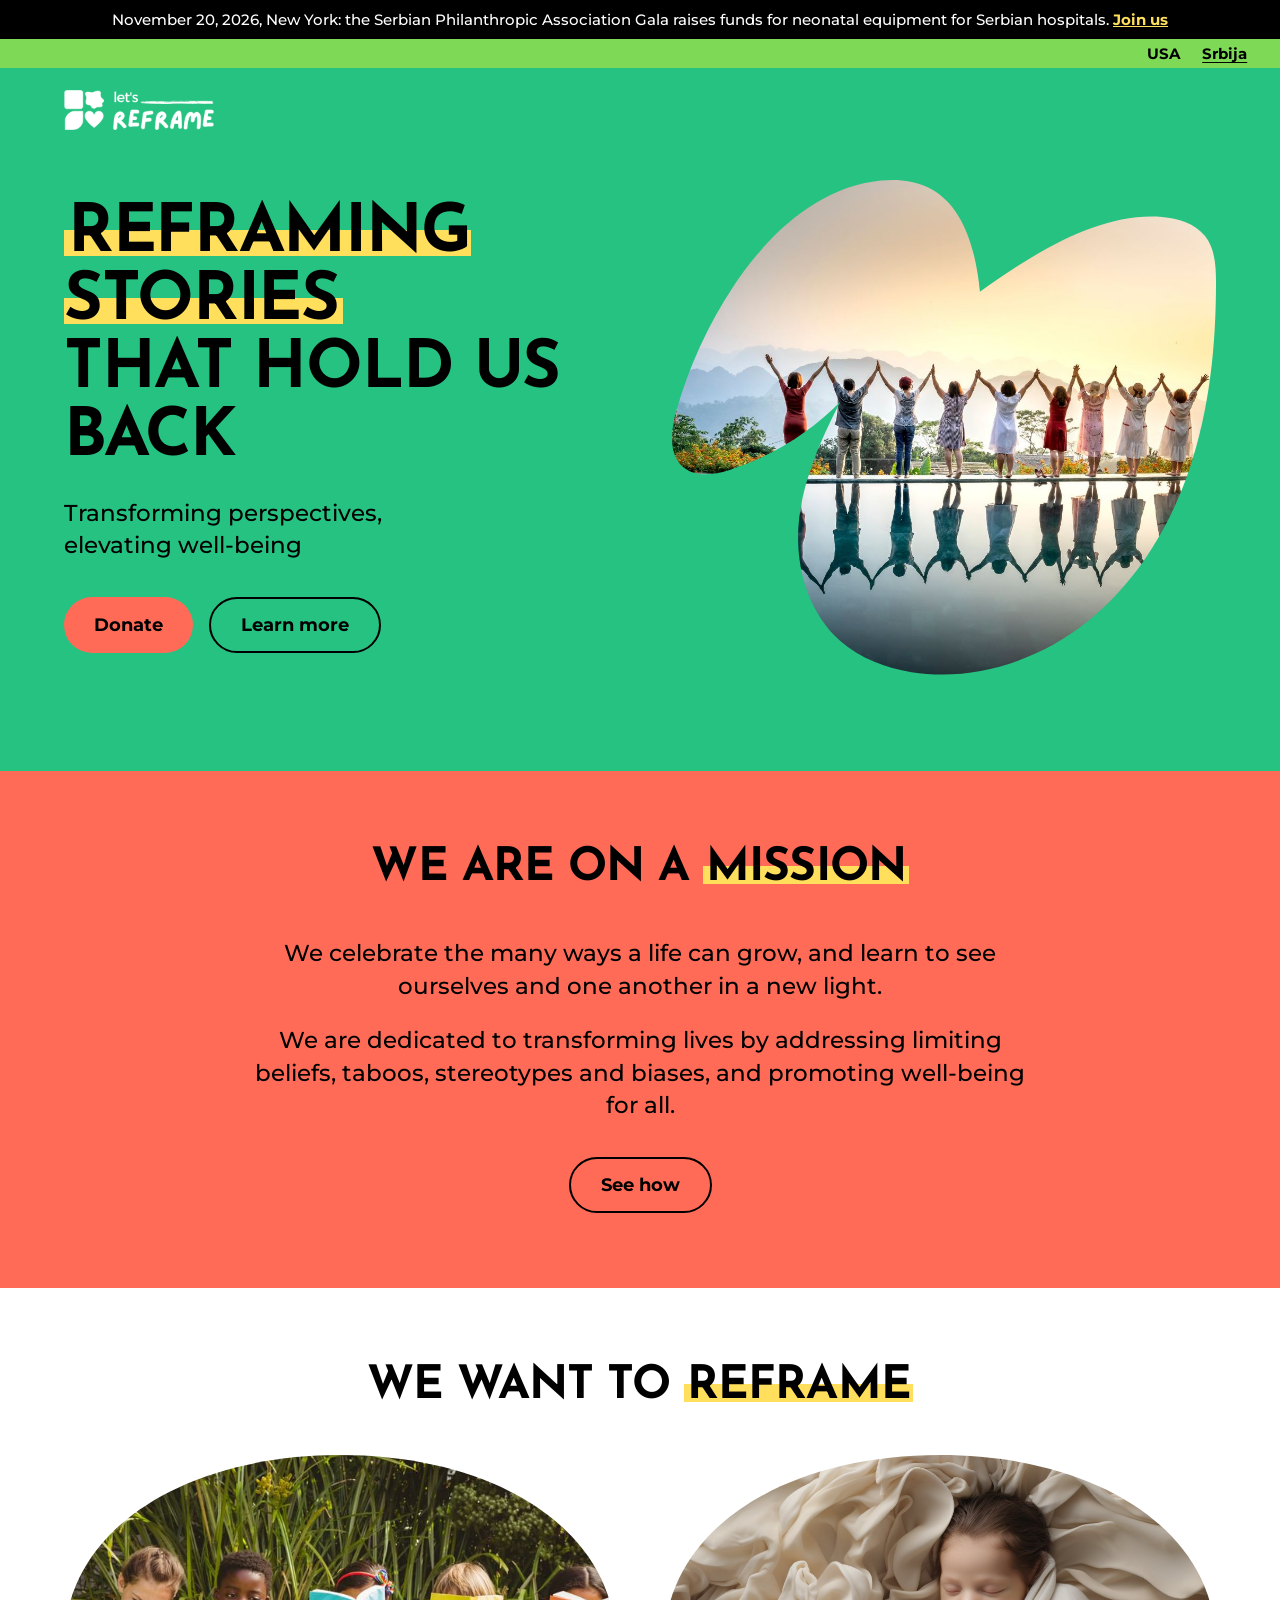
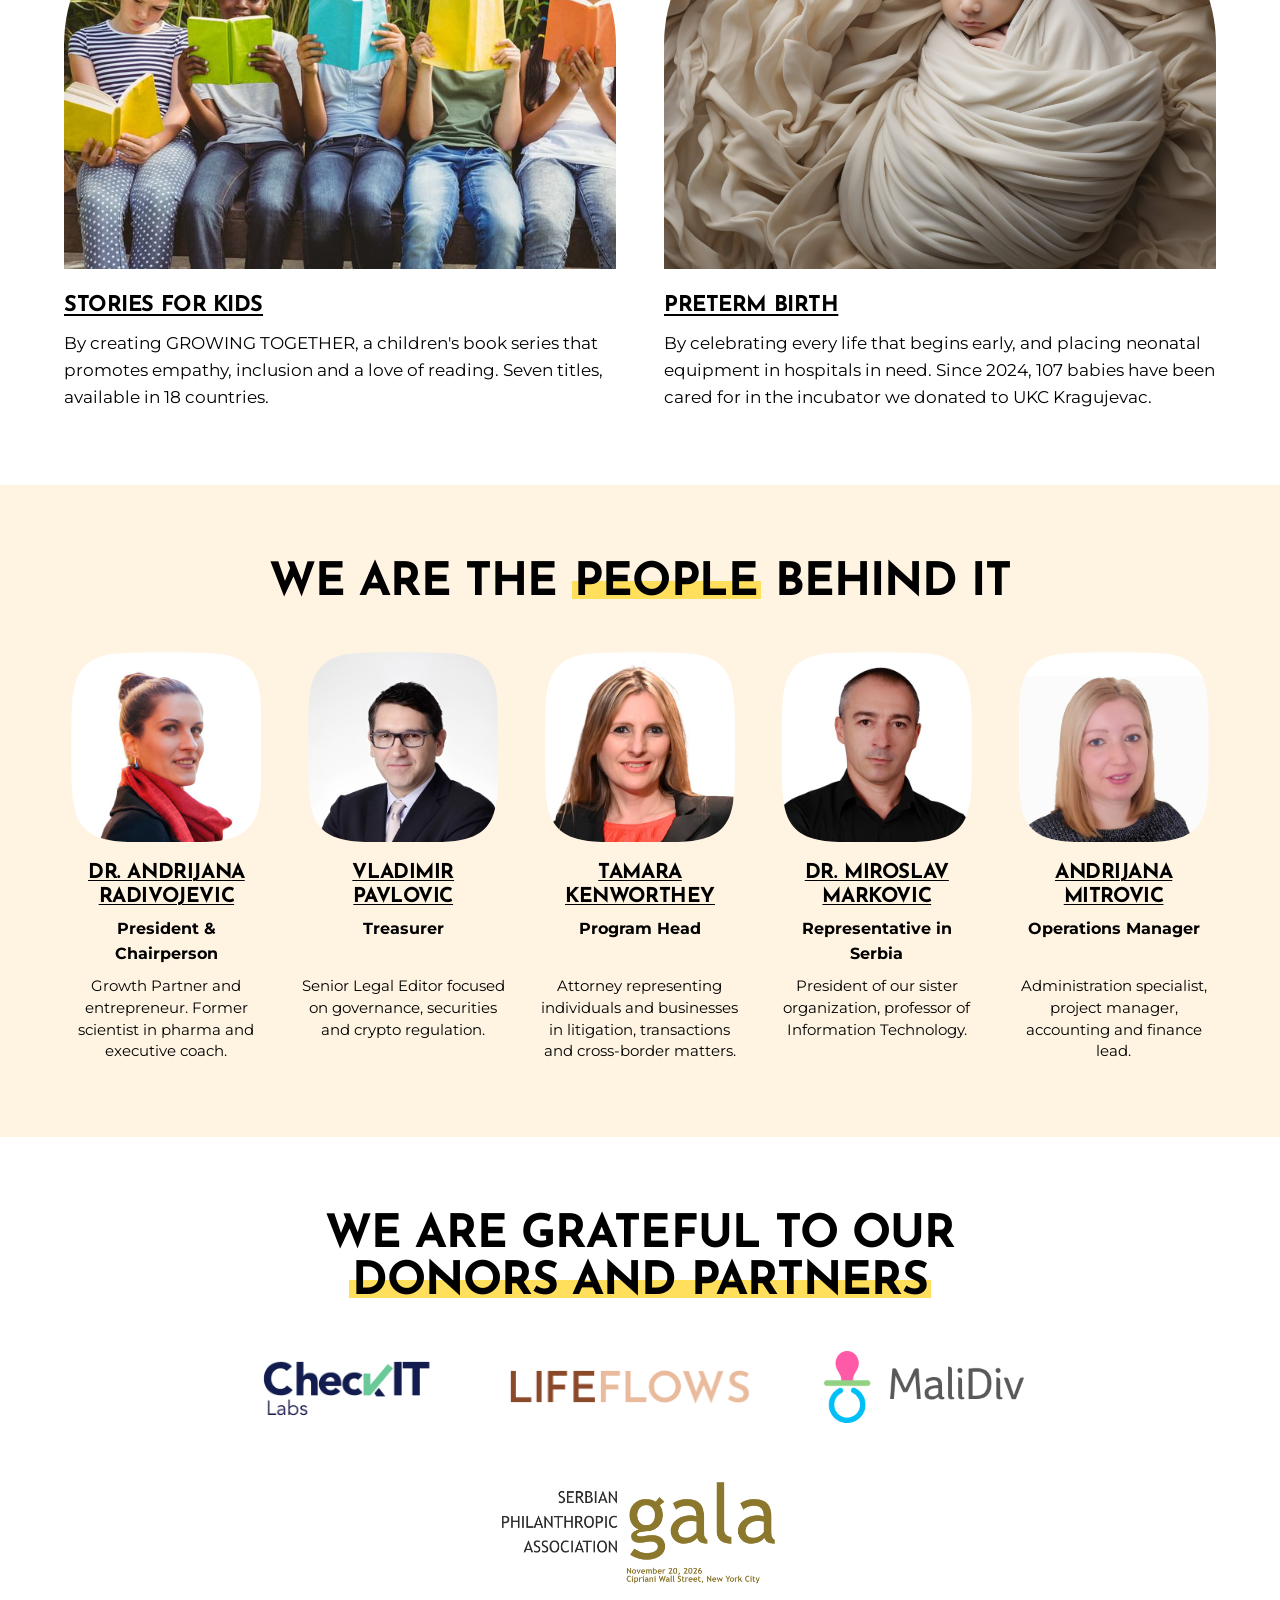
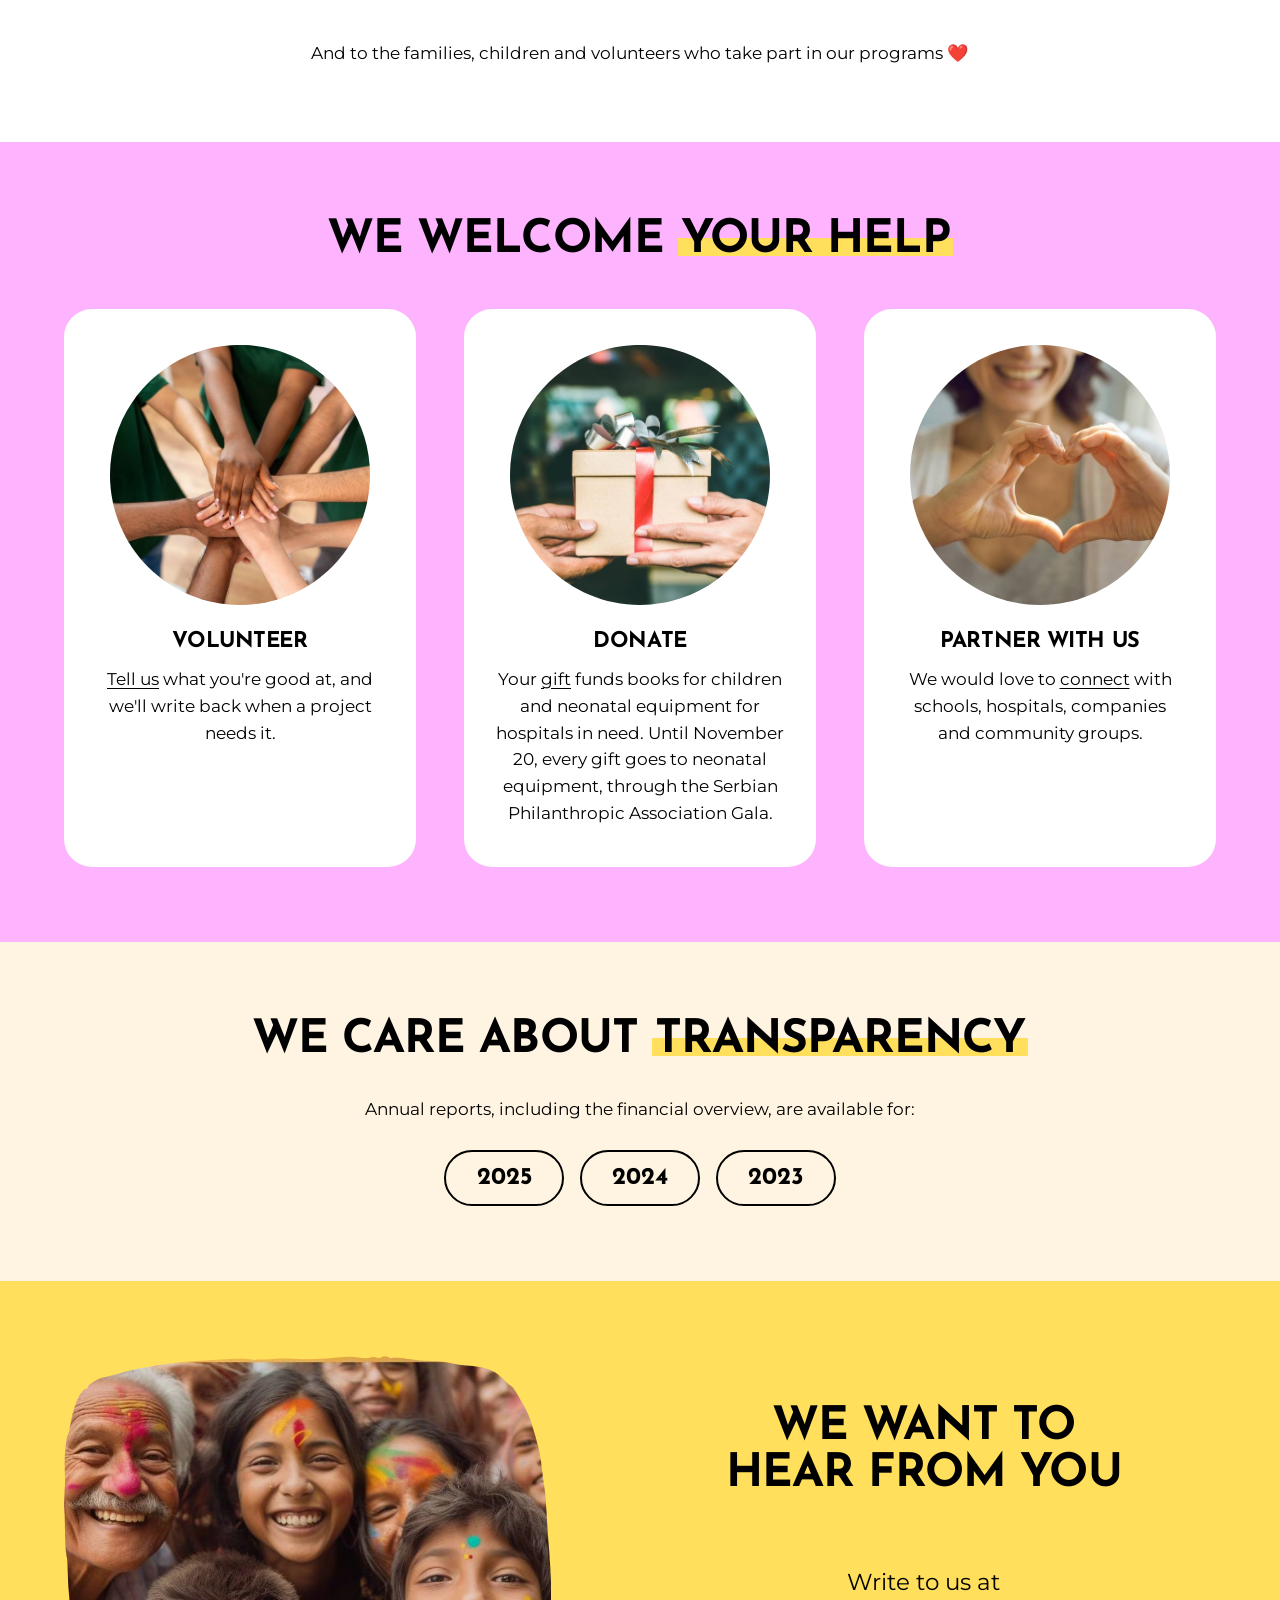
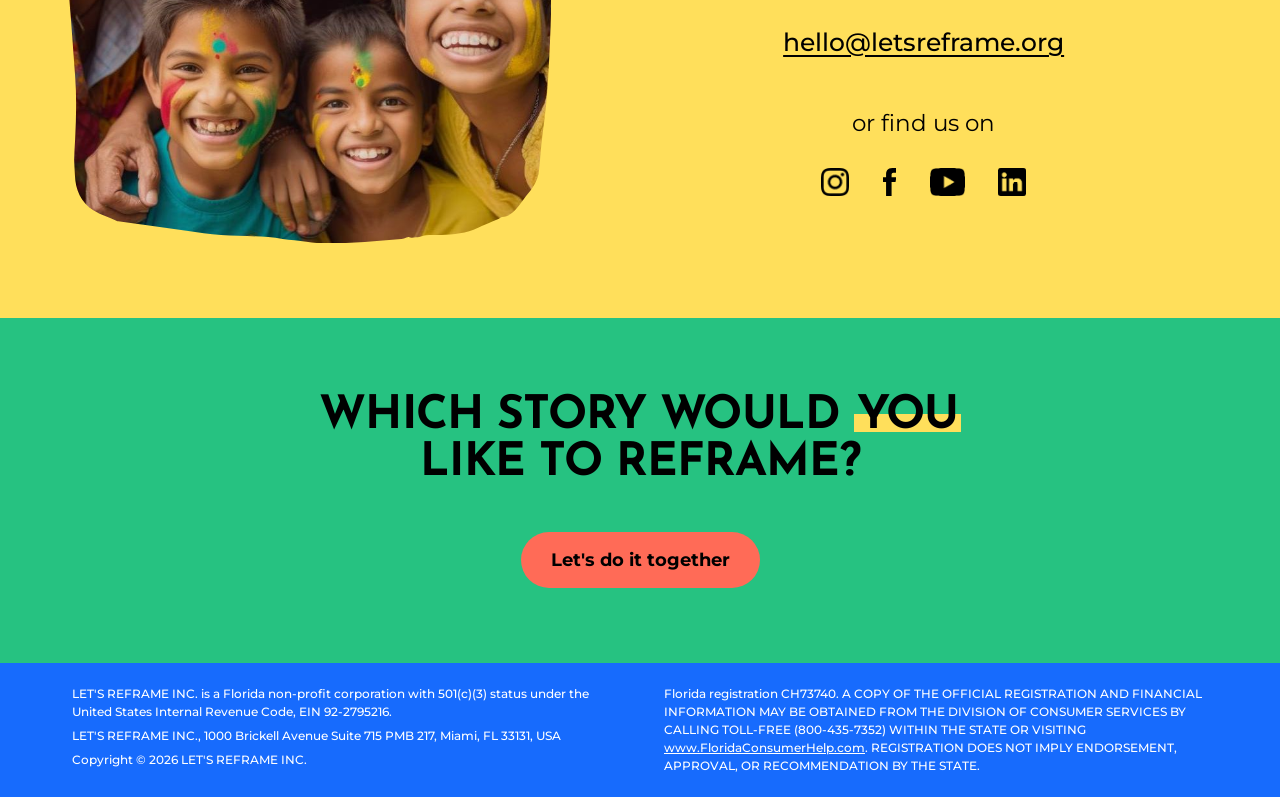
==== index.html @ 17eeb479 "Init" ====
<!doctype html>
<html lang="en">
<head>
<meta charset="utf-8">
<meta name="viewport" content="width=device-width, initial-scale=1, viewport-fit=cover">
<title>Reframing Stories That Hold Us Back</title>
<meta name="description" content="LET'S REFRAME improves well-being by reframing limiting beliefs, taboos, stereotypes and biases that hold people back, and celebrates the many ways a life can grow.">
<link rel="canonical" href="https://letsreframe.org/">
<link rel="alternate" hreflang="en" href="https://letsreframe.org/">
<link rel="alternate" hreflang="sr-Latn" href="https://letsreframe.org/srbija/">
<link rel="alternate" hreflang="x-default" href="https://letsreframe.org/">
<link rel="icon" type="image/png" sizes="32x32" href="favicon-32.png">
<link rel="apple-touch-icon" href="apple-touch-icon.png">
<meta property="og:type" content="website">
<meta property="og:site_name" content="let's REFRAME">
<meta property="og:title" content="Reframing Stories That Hold Us Back">
<meta property="og:description" content="LET'S REFRAME improves well-being by reframing limiting beliefs, taboos, stereotypes and biases that hold people back, and celebrates the many ways a life can grow.">
<meta property="og:url" content="https://letsreframe.org/">
<meta property="og:image" content="https://letsreframe.org/assets/img/og-home.jpg">
<meta property="og:locale" content="en_US">
<meta property="og:locale:alternate" content="sr_RS">
<meta name="twitter:card" content="summary_large_image">
<link rel="stylesheet" href="assets/css/home.css">
<script type="application/ld+json">
{
  "@context": "https://schema.org",
  "@type": "NGO",
  "name": "LET'S REFRAME INC.",
  "alternateName": "let's REFRAME",
  "url": "https://letsreframe.org/",
  "logo": "https://letsreframe.org/assets/img/icon-512.png",
  "email": "hello@letsreframe.org",
  "taxID": "92-2795216",
  "nonprofitStatus": "Nonprofit501c3",
  "address": {
    "@type": "PostalAddress",
    "streetAddress": "1000 Brickell Avenue, Suite 715 PMB 217",
    "addressLocality": "Miami",
    "addressRegion": "FL",
    "postalCode": "33131",
    "addressCountry": "US"
  },
  "sameAs": [
    "https://instagram.com/letsreframeorg",
    "https://facebook.com/letsreframeorg",
    "https://youtube.com/@letsreframe",
    "https://www.linkedin.com/company/letsreframe/"
  ]
}
</script>
</head>
<body>
<a class="skip" href="#main">Skip to content</a>
<svg class="clips" width="0" height="0" aria-hidden="true" focusable="false"><defs>
<clipPath id="clip-hero" clipPathUnits="objectBoundingBox"><path transform="scale(0.00181488 0.00199668) translate(-0.000 -0.000)" d="M311.8990770483727,113.29154509410398C307.82830227438404,72.13905719682302 296.2600498470231,25.185915580012463 258.9599733131182,7.331200927859966C244.35065980951964,0.3385634531516038 227.5657255359646,-0.9906486839258918 211.44890316552227,0.6070102148221151C148.2857841453017,6.868430764084693 96.848179274764,55.0015361318201 61.93908192036474,108.01275989259803C36.44064622975078,146.73119692846353 16.93117765864424,189.38618535748242 4.316183194172516,233.9974294788241C-1.3252054689928605,253.94763153924046 -3.9365513931533975,279.2577538298766 12.591956122985078,291.7725815922325C25.265047274684,301.3685516549321 43.22293363001583,298.3615472574139 58.38015899418815,293.57157556223336C100.72463064664787,280.1923091606176 139.67545443142214,256.21740900918593 170.6970820767048,224.44152609697088C150.84905005244664,261.875826011711 130.45611116867818,309.79056796883384 127.96797028812017,352.08796127129915C125.47982940756215,394.38535457376435 138.86610747832603,439.24701545039574 170.78623044158792,467.1103869779652C190.71940416264457,484.5113464695329 216.47727161173862,494.2405382460466 242.6087608597248,498.3974563838549C305.20794134703306,508.35602990821394 370.6268144989029,487.05558070327584 420.2243570515722,447.583890067499C469.8218996042415,408.1121994317222 504.3593784937909,351.8014845032478 524.4628356084445,291.68743989543407C544.5662927230982,231.57339528762034 550.9398999787304,167.61094598451518 551.0010016670211,104.22345355155507C551.0170283393596,87.6368493481894 550.1636080373324,69.73806134710593 539.8774893970545,56.726406742255385C529.7326058067599,43.89304886717108 512.56303139708,38.80357873266411 496.2619022947445,37.43029324665563C432.586931426712,32.06436301430875 363.62616368802526,75.77510848362884 311.8990770483727,113.29154509410398Z"/></clipPath>
<clipPath id="clip-card" clipPathUnits="objectBoundingBox"><path transform="scale(0.00112499 0.00200017) translate(-0.000 -0.000)" d="M0,458.6515918551018L0,41.40465744178197C0,18.5020812239847 18.5020812239847,0 41.40465744178197,0L847.4953313083586,0C870.3979075261558,0 888.8999887501406,18.5020812239847 888.8999887501406,41.40465744178197L888.8999887501406,458.5515806052424C888.8999887501406,481.4541568230396 870.3979075261558,499.9562380470243 847.4953313083586,499.9562380470243L41.40465744178195,499.9562380470243C18.602092473844078,500.0562492968837 0,481.5541680728991 0,458.6515918551018Z"/></clipPath>
<clipPath id="clip-bowl" clipPathUnits="objectBoundingBox"><path transform="scale(0.00189717 0.00199962) translate(0.000 -0.000)" d="M346.7657999620421,250.04744733345984C451.4856709052951,215.14082368570885 527,116.42209147845891 527,0C527,0 408.9776048586069,0 263.44999051053327,0C117.92237616245964,0 0,0 0,0C0,116.42209147845891 75.51432909470488,215.14082368570885 180.23420003795783,250.04744733345984C75.51432909470488,284.9540709812108 0,383.6728031884608 0,500.0948946669197C0,500.0948946669197 118.02239514139305,500.0948946669197 263.5500094894667,500.0948946669197C409.07762383754033,500.0948946669197 527.1000189789333,500.0948946669197 527.1000189789333,500.0948946669197C527,383.6728031884608 451.4856709052951,284.9540709812108 346.7657999620421,250.04744733345984Z"/></clipPath>
<clipPath id="clip-arch" clipPathUnits="objectBoundingBox"><path transform="scale(0.00219780 0.00200000) translate(-0.000 -0.000)" d="M227.5,0C99.1,0,0,90.1,0,229.7C0,328.8,0,500,0,500h227.5H455c0,0,0-171.2,0-270.3  C455,90.1,355.9,0,227.5,0z"/></clipPath>
<clipPath id="clip-heart" clipPathUnits="objectBoundingBox"><path transform="scale(0.00200803 0.00199960) translate(-0.000 0.000)" d="M497.79995983129146,227.44567182165096L497.79995983129146,125.72524603334004C497.79995983129146,56.31130749146415 441.4886523398273,0 372.0747137979514,0C312.46274352279573,0 261.05242016469174,41.80839526009239 248.94998995782288,100.1201044386423C236.74753966659972,41.80839526009239 185.3372163084957,0 125.72524603334004,0C56.31130749146415,0 0,56.31130749146415 0,125.72524603334004L0,272.65474994978916L0.20004016870857605,272.65474994978916L0.20004016870857605,374.2751556537458C0.20004016870857605,443.78911427997593 56.51134766017273,500.1004217714401 125.92528620204862,500.1004217714401C185.43723639285,500.1004217714401 236.84755975095405,458.2920265113477 249.05001004217718,399.98031733279777C261.2524603334003,458.2920265113477 312.6627836915044,500.1004217714401 372.27475396666,500.1004217714401C441.6886925085359,500.1004217714401 498,443.78911427997593 498,374.37517573810004L498,227.44567182165096L497.79995983129146,227.44567182165096Z"/></clipPath>
<clipPath id="clip-b1" clipPathUnits="objectBoundingBox"><path transform="scale(0.00199601 0.00199624) translate(0.000 0.000)" d="M440.9813220373559,79.4283811432377C431.1837856324287,62.462551074897846 413.4173591652816,52.97062405875187 395.1409157181685,52.95759808480383L395.1439217121565,52.954592090815815C376.86747826504336,52.93856012287975 359.09804580390835,43.447635104729784 349.30351539296913,26.48380903238193C334.6883726232546,1.1663256673486633 302.3178253643492,-7.505966988066024 277.00034199931594,7.112181775636447L276.9963340073319,7.11518776962446L276.9963340073319,7.099155801688395C261.271979456041,16.15821968356063 241.31618736762516,16.8756502486995 224.4255071489856,7.29755140489719C216.2968831720809,2.506227296709663 207.0306369653447,-0.014072629482953895 197.59500680998633,0C178.004943990112,0 160.90284219431558,10.644224711550576 151.74858850282297,26.464771070457857L151.74858850282297,26.461765076469845C142.59734080531834,42.27930544138911 125.49123101753793,52.92353015293969 105.90417419165158,52.92353015293969C76.67088265823466,52.92353015293969 52.97463205073587,76.61978076043847 52.97463205073587,105.8530722938554L52.97463205073587,105.85908428183143L52.958600082799805,105.8530722938554C52.94256811486375,123.99023801952396 43.59492881014235,141.6223967552065 26.876592246815477,151.46502306995387C18.651013925081934,156.10718615112634 11.825455346810939,162.87633229413427 7.115187769624424,171.06310187379626C-2.6803446393107575,188.03093593812812 -2.0140159719680932,208.16207767584464 7.112181775636412,223.99865600268802L7.1091757816484,223.99865600268802C16.228359543280874,239.83222833554333 16.89468821062354,259.9653740692519 7.09915580168836,276.93120413759175C-7.514984970030097,302.245681508637 1.1563056873885886,334.61622876754245 26.473789052421857,349.23437753124495L26.47679504640987,349.23738352523293L26.466775066449827,349.24439751120497C42.287321425357106,358.3916372167256 52.92653614692767,375.497747004506 52.92653614692767,395.0878098243804C52.92653614692767,424.3211013577973 76.62278675442646,448.0173519652961 105.85507628984737,448.0173519652961C125.44614110771775,448.0173519652961 142.54523690952615,458.65957268085464 151.70249659500678,474.480119039762C160.8537442925114,490.2936514126972 177.9588520822958,500.9428861142278 197.54691090617814,500.9428861142278C206.98242534560694,500.9550847346382 216.24827096682662,498.43454772507914 224.37741124517746,493.64433271133464C241.264083471833,484.0682378635243 261.22488555022886,484.7856684286632 276.94823810352375,493.84773830452343L276.94823810352375,493.82870034259935L276.95124409751173,493.83471233057537C302.26872746254503,508.4498551002898 334.6392747214505,499.7745564508871 349.258425483149,474.4600790798418C359.05295589408814,457.49725500549 376.8193823612352,448.00432599134797 395.0958258083483,447.99130001739996L395.09181781636426,447.9842860314279C413.3682612634774,447.9712600574799 431.13769372461246,438.4783310433379 440.9292181415636,421.5155069689861C445.7518344963309,413.1638536722927 448.04039791920405,404.0416639166721 448.030377939244,395.0457259085482L448.037391925216,395.05173789652423C448.0534238931521,377.4225851548297 456.88703822592345,360.26336947326104 472.7386465227068,350.2804634390731C481.283685432629,345.78750442499114 488.69947260105465,338.9027761944476 493.8808042383914,329.9278801442397C503.6793426413146,312.9560380879238 503.0130139739719,292.82289235421524 493.88781822436346,276.98932002135996L493.89082421835144,276.98932002135996C484.768634462731,261.1557476885046 484.1013037973923,241.02260195479607 493.8978382043235,224.05576988846022C508.51598696802597,198.73828652342695 499.8406883186232,166.3707452585095 474.52320495359,151.752596494807L474.5191969616059,151.748588502823L474.52921694156595,151.74558250883499C458.83592432815124,142.66547666904665 448.2407975184048,125.75876448247104 448.0734638530721,106.36409127181747C448.1656476687045,97.21184157631686 445.88409823180336,87.92332015335971 440.98132203735577,79.42838114323771"/></clipPath>
<clipPath id="clip-b2" clipPathUnits="objectBoundingBox"><path transform="scale(0.00199999 0.00200000) translate(-0.000 -0.000)" d="M500.002000008,250.00300001200003C500.002000008,388.0685522742091 388.0705522822091,500 250.001000004,500C111.92944771779086,500 0,388.06855227420914 0,250.00300001200006C0,111.93044772179088 111.92944771779086,0 250.001000004,0C388.07255229020916,0 500.002000008,111.93044772179088 500.002000008,250.00300001200003Z"/></clipPath>
<clipPath id="clip-b3" clipPathUnits="objectBoundingBox"><path transform="scale(0.00386100 0.00386100) translate(-0.000 -0.000)" d="M0,0L199.78568665377176,0C232.44874274661507,0 259,26.55125725338491 259,59.21431334622824L259,259L0,259L0,0Z"/></clipPath>
<clipPath id="clip-b4" clipPathUnits="objectBoundingBox"><path transform="scale(0.00122844 0.00104802) translate(-28.863 -0.470)" d="M726.0458828349038,117.97244981564933C691.2244981564932,76.64707087259319 648.7984432609586,40.024580090126996 598.0672879967227,19.91222859483818C561.9451044653831,5.6034412126177795 522.6209545268332,0 483.69705038918477,0.5003072511265875C319.3961491192134,2.9017820565342074 170.00440393281443,117.47214256452274 101.56237197869726,263.6619213437116C41.52550184350676,392.14082343301925 0,613.9770585825481 53.632937320770175,745.1576198279395C107.16581319131502,876.3381810733306 196.92093404342484,945.8808889799262 334.705551003687,951.8845759934453C551.6387750921753,977 716.039737812372,827.5081933633757 797.1895739451045,654.7020688242524C878.3394100778369,481.8959442851291 849.5217124129455,264.8626587464154 726.0458828349038,117.97244981564933Z"/></clipPath>
<clipPath id="clip-b5" clipPathUnits="objectBoundingBox"><path transform="scale(0.00262353 0.00268711) translate(-0.087 -0.100)" d="M269.5660178853235,367.2711730668069C267.36138874276696,367.87243556023145 265.6578116780642,368.67411888479745 263.95423461336134,368.87453971593897C254.33403471856914,369.676223040505 244.81404523934768,370.477906365071 235.19384534455548,371.1793792740663C230.28353498158862,371.4800105207786 225.37322461862175,371.78064176749086 220.4629142556549,371.88085218306156C215.15176223040504,372.081273014203 209.84061020515517,372.3819042609153 204.62966859547603,372.18148342977383C199.61914781693844,372.081273014203 194.6086270384008,371.78064176749086 189.7985270910047,370.87874802735405C183.58548132561808,369.7764334560757 177.27222514466067,369.7764334560757 171.1593897948448,368.7743293003682C155.2259337190952,366.16885849552864 138.99184639663332,366.87033140452394 122.95817990531297,365.76801683324567C113.93924250394528,365.1667543398211 104.92030510257757,363.7638085218306 95.90136770120988,362.5612835349816C85.67990531299314,361.25854813256177 75.4584429247764,359.75539189900053 65.13677012098894,358.35244608101C57.62098895318252,357.3503419253025 50.004997369805345,356.34823776959496 42.48921620199893,355.34613361388745C42.28879537085742,355.34613361388745 42.08837453971592,355.2459231983167 41.887953708574415,355.2459231983167C35.574697527617026,352.54024197790636 28.860599684376627,350.4358232509205 23.048395581272995,346.9284587059442C13.227774855339277,340.91583377169906 9.018937401367683,331.29563387690683 8.618095739084675,319.9718569174119C8.517885323513921,316.06365071015256 8.01683324566016,312.25565491846396 8.01683324566016,308.3474487112046C8.117043661230912,302.936086270384 8.517885323513921,297.6249342451341 8.81851657022618,292.3137822198843C9.620199894792197,276.4805365597054 10.021041557075206,260.6472908995265 8.81851657022618,244.81404523934768C7.716201998947905,230.5841662283009 6.714097843240383,216.4544976328248 5.611783271962108,202.22461862177798C4.910310362966842,193.10547080483954 4.0084166228300715,184.08653340347183 3.4071541294055585,174.9673855865334C3.0063124671225494,168.95476065228826 3.106522882693302,162.8419253024724 2.7056812204102925,156.82930036822725C2.505260389268788,153.42214623882165 1.4029458179905137,150.11520252498684 1.3027354024197615,146.70804839558127C0.9018937401367525,138.4907943187796 0.8016833245660003,130.17332982640715 0.6012624934244959,121.85586533403472C0.5010520778537437,118.64913203577065 0,115.44239873750658 0.10021041557073475,112.23566543924251C0.20042083114148698,107.2251446607049 0.8016833245660003,102.21462388216729 0.9018937401367526,97.20410310362968C1.0021041557075223,91.39189900052604 0.40084166228300894,85.57969489742241 0.6012624934245133,79.86770120988953C0.6012624934245133,74.35612835349816 1.3027354024197788,68.94476591267754 2.0042083114150446,63.433193056286164C2.2046291425565494,61.52919516044187 3.6075749605470806,59.82561809573909 4.008416622830089,57.9216201998948C5.711993687532877,48.50184113624409 7.515781167806417,39.082062072593374 11.925039452919515,30.36375591793793C12.927143608627038,28.459758022093638 14.530510257759074,26.75618095739085 16.033666491320357,25.253024723829565C16.534718569174117,24.751972645975805 17.737243556023145,25.05260389268806 18.037874802735402,25.05260389268806C18.739347711730666,23.74986849026828 19.140189374013676,22.447133087848503 19.941872698579694,21.845870594423992C24.25092056812204,18.538926880589166 28.76038926880589,16.133876906891114 34.37217254076801,15.5326144134666C38.58100999473961,15.031562335612838 42.68963703314044,13.227774855339298 46.89847448711204,12.225670699631776C52.00920568122041,11.023145712782746 57.11993687532877,9.620199894792213 62.43108890057864,8.91872698579695C67.24118884797474,8.317464492372435 71.85086796422935,7.014729089952656 76.7611783271962,6.613887427669648C81.77169910573382,6.213045765386639 86.78221988427143,5.010520778537612 91.89295107837978,4.609679116254603C105.72198842714359,3.607574960547081 119.65123619147816,2.906102051551815 133.48027354024197,2.1044187269857972C136.88742766964754,1.903997895844293 140.29458179905313,2.1044187269857972 143.70173592845867,2.20462914255655C145.40531299316146,2.304839558127302 147.10889005786427,2.7056812204103107 148.91267753813779,2.906102051551815C149.7143608627038,3.0063124671225676 150.5160441872698,2.7056812204103102 151.31772751183584,2.7056812204103102C153.7227774855339,2.7056812204103102 156.2280378748027,2.7056812204103102 158.63308784850076,2.605470804839558C163.24276696475536,2.4050499736980533 167.95265649658074,1.9039978958442925 172.56233561283534,1.9039978958442925C177.07180431351918,1.9039978958442925 181.58127301420302,2.2046291425565494 186.0907417148869,2.4050499736980537L189.69831667543394,2.4050499736980537C195.20988953182533,2.2046291425565494 200.62125197264595,2.2046291425565494 206.13282482903733,1.9039978958442927C211.4439768542872,1.603366649132036 216.6549184639663,0.9018937401367705 221.96607048921618,0.6012624934245137C224.471330878485,0.4008416622830092 227.07680168332456,0.4008416622830092 229.58206207259335,0.9018937401367705C233.39005786428194,1.603366649132036 236.99763282482903,2.004208311415045 240.8056286165176,0.9018937401367705C242.20857443450814,0.5010520778537615 244.01236191478165,1.202524986849027 245.6157285639137,1.4029458179905316C246.31720147290898,1.503156233561284 247.118884797475,1.7035770647027884 247.519726459758,1.4029458179905316C250.2254076801683,-0.601262493424513 252.73066806943712,-0.10021041557075187 255.33613887427668,1.603366649132036C255.63677012098896,1.8037874802735405 256.43845344555496,1.3027354024197793 257.0397159389795,1.3027354024197793C259.4447659126775,1.3027354024197793 261.8498158863756,1.3027354024197793 264.3550762756444,1.4029458179905316C266.15886375591793,1.503156233561284 267.86244082062075,2.1044187269857972 269.66622830089426,2.3048395581273016C273.5744345081536,2.805891635981063 277.58285113098367,3.607574960547081 281.5912677538138,3.607574960547081C289.10704892162016,3.707785376117833 296.6228300894266,4.00841662283009 304.0384008416622,5.611783271962126C310.9529195160441,7.114939505523409 318.0678590215676,7.114939505523409 325.08258811152024,8.317464492372435C329.2914255654918,9.018937401367701 333.60047343503413,10.32167280378748 337.2080483955813,12.426091530773277C341.11625460284057,14.630720673329828 344.12256706996317,18.238295633876906 347.6299316149395,21.244608100999475C348.9326670173593,22.346922672277753 350.83666491320355,23.148605996843767 351.7385586533403,24.5515518148343C354.34402945817993,28.359547606522884 356.6488690163072,32.36796422935298 358.9537085744345,36.37638085218306C360.6572856391373,39.28248290373488 362.36086270384004,42.28879537085744 363.6635981062598,45.29510783798001C365.0665439242503,48.80247238295634 366.16885849552864,52.41004734350342 367.2711730668069,56.11783271962125C368.9747501315097,61.93003682272488 370.97895844292475,67.7422409258285 372.081273014203,73.75486586007364C373.68463966333513,82.17254076801683 374.4863229879011,90.79063650710151 375.68884797475016,99.30852183061546C376.08968963703313,102.11441346659652 376.5907417148869,104.92030510257757 376.79116254602843,107.72619673855866C377.392425039453,115.74302998421882 377.79326670173594,123.65965281430826 378.29431877958973,131.67648605996843C378.995791688585,141.59731720147292 379.9978958442925,151.41793792740663 380.4989479221463,161.3387690689111C381,170.85875854813256 381.400841662283,180.47895844292475 381.2004208311415,190.09915833771697C380.89978958442924,206.13282482903733 380.09810625986324,222.06628090478694 379.29642293529724,238.0999473961073C378.7953708574435,248.02077853761176 378.0938979484482,257.8413992635455 377.0917937927407,267.66201998947923C376.0896896370332,277.48264071541297 374.5865334034719,287.2030510257759 373.4842188321936,297.0236717517096C372.68253550762756,303.8379800105208 372.4821146764861,310.65228826933196 371.58022093634935,317.36638611257234C370.7785376117833,323.4792214623883 367.77222514466075,328.8905839032089 363.76380852183064,333.40005260389273C360.4568648079958,337.20804839558133 357.8513940031563,341.51709626512366 354.4442398737507,345.2248816412415C351.43792740662815,348.5318253550763 348.1309836927933,351.8387690689112 342.9200420831142,351.9389794844819C341.71751709626517,351.9389794844819 340.61520252498684,353.1415044713309 339.41267753813787,353.74276696475545C334.3019463440295,355.947396107312 328.99079431877965,357.8513940031563 323.980273540242,360.2564439768543C314.76091530773283,364.6657022619674 304.84008416622834,365.3671751709627 294.9192530247239,365.7680168332457C291.1112572330353,365.9684376643872 287.20305102577595,365.6678064176749 283.39505523408735,365.9684376643872C281.4910573382431,366.068648079958 279.68726985796957,366.9705418200947 277.883482377696,367.3713834823777C277.08179905313,367.5718043135192 276.28011572856394,367.4715938979485 275.3782219884272,367.5718043135192C274.17569700157816,367.67201472909 272.9731720147292,367.9726459758022 271.7706470278801,367.87243556023145C270.5681220410311,367.67201472909 269.7664387164651,367.2711730668069 269.56601788532356,367.2711730668069Z"/></clipPath>
<clipPath id="clip-pp" clipPathUnits="objectBoundingBox"><path d="M1.0000,0.5000 L0.9995,0.6488 L0.9981,0.7023 L0.9957,0.7418 L0.9924,0.7742 L0.9880,0.8019 L0.9827,0.8263 L0.9764,0.8479 L0.9690,0.8674 L0.9606,0.8851 L0.9511,0.9010 L0.9405,0.9155 L0.9286,0.9286 L0.9155,0.9405 L0.9010,0.9511 L0.8851,0.9606 L0.8674,0.9690 L0.8479,0.9764 L0.8263,0.9827 L0.8019,0.9880 L0.7742,0.9924 L0.7418,0.9957 L0.7023,0.9981 L0.6488,0.9995 L0.5000,1.0000 L0.3512,0.9995 L0.2977,0.9981 L0.2582,0.9957 L0.2258,0.9924 L0.1981,0.9880 L0.1737,0.9827 L0.1521,0.9764 L0.1326,0.9690 L0.1149,0.9606 L0.0990,0.9511 L0.0845,0.9405 L0.0714,0.9286 L0.0595,0.9155 L0.0489,0.9010 L0.0394,0.8851 L0.0310,0.8674 L0.0236,0.8479 L0.0173,0.8263 L0.0120,0.8019 L0.0076,0.7742 L0.0043,0.7418 L0.0019,0.7023 L0.0005,0.6488 L0.0000,0.5000 L0.0005,0.3512 L0.0019,0.2977 L0.0043,0.2582 L0.0076,0.2258 L0.0120,0.1981 L0.0173,0.1737 L0.0236,0.1521 L0.0310,0.1326 L0.0394,0.1149 L0.0489,0.0990 L0.0595,0.0845 L0.0714,0.0714 L0.0845,0.0595 L0.0990,0.0489 L0.1149,0.0394 L0.1326,0.0310 L0.1521,0.0236 L0.1737,0.0173 L0.1981,0.0120 L0.2258,0.0076 L0.2582,0.0043 L0.2977,0.0019 L0.3512,0.0005 L0.5000,0.0000 L0.6488,0.0005 L0.7023,0.0019 L0.7418,0.0043 L0.7742,0.0076 L0.8019,0.0120 L0.8263,0.0173 L0.8479,0.0236 L0.8674,0.0310 L0.8851,0.0394 L0.9010,0.0489 L0.9155,0.0595 L0.9286,0.0714 L0.9405,0.0845 L0.9511,0.0990 L0.9606,0.1149 L0.9690,0.1326 L0.9764,0.1521 L0.9827,0.1737 L0.9880,0.1981 L0.9924,0.2258 L0.9957,0.2582 L0.9981,0.2977 L0.9995,0.3512 Z"/></clipPath>
</defs></svg>
<div class="galabar"><p>November 20, 2026, New York: the Serbian Philanthropic Association Gala raises funds for neonatal equipment for Serbian hospitals. <a href="https://serbianphilanthropicassociation.org/serbian-philanthropic-gala-2026/" target="_blank" rel="noopener">Join us</a></p></div>
<nav class="countrybar" aria-label="Country"><ul>
  <li><a href="./" aria-current="page" hreflang="en">USA</a></li>
  <li><a href="srbija/" lang="sr-Latn" hreflang="sr-Latn">Srbija</a></li>
</ul></nav>

<header class="hero"><div class="wrap"><div class="topbar"><a href="./"><img src="assets/img/logo-white.png" alt="let's REFRAME home" width="450" height="120"></a></div>
<div class="grid"><div><h1><span class="y">Reframing stories</span><br>that hold us back</h1><p class="lead">Transforming perspectives, <span style="white-space:nowrap">elevating well-being</span></p><div class="btns"><a class="btn b-coral" href="https://serbianphilanthropicassociation.org/serbian-philanthropic-gala-2026/" target="_blank" rel="noopener">Donate</a><a class="btn b-line" href="#mission">Learn more</a></div></div><div class="ph fr f-hero"><img src="assets/img/hero.jpg" alt="A row of people at the edge of a pool at sunset, arms raised, their reflections in the water and mountains behind."></div></div></div></header>
<main id="main">
<section class="sec mission" id="mission"><div class="wrap narrow stack"><h2>We are on a <span class="y">mission</span></h2><p class="lead">We celebrate the many ways a life can grow, and learn to see ourselves and one another in a new light.</p><p class="lead">We are dedicated to transforming lives by addressing limiting beliefs, taboos, stereotypes and biases, and promoting well-being for all.</p><div class="btns" style="justify-content:center"><a class="btn b-line" href="#programs">See how</a></div></div></section>
<section class="sec" id="programs"><div class="wrap"><h2 class="center">We want to <span class="y">reframe</span></h2><ul class="prog"><li><a class="ph fr f-arch" href="stories-for-kids/" tabindex="-1" aria-hidden="true"><img src="assets/img/books.jpg" alt="Five children sitting on a bench, each reading a brightly colored book."></a><h3><a href="stories-for-kids/">Stories for kids</a></h3><p>By creating GROWING TOGETHER, a children's book series that promotes empathy, inclusion and a love of reading. Seven titles, available in 18 countries.</p></li><li><a class="ph fr f-arch" href="preterm-birth/" tabindex="-1" aria-hidden="true"><img src="assets/img/newborn.jpg" alt="A newborn baby asleep, swaddled in a cream blanket."></a><h3><a href="preterm-birth/">Preterm birth</a></h3><p>By celebrating every life that begins early, and placing neonatal equipment in hospitals in need. Since 2024, 107 babies have been cared for in the incubator we donated to UKC Kragujevac.</p></li></ul></div></section>
<section class="sec peoplesec"><div class="wrap"><h2 class="center">We are the <span class="y">people</span> behind it</h2><ul class="people"><li class="person"><a class="pp fr f-pp" href="https://www.linkedin.com/in/andrijanaradivojevic" tabindex="-1" aria-hidden="true" target="_blank" rel="noopener"><img src="assets/img/people/andrijana-radivojevic.jpg" alt=""></a><h3><a href="https://www.linkedin.com/in/andrijanaradivojevic" target="_blank" rel="noopener">Dr. Andrijana Radivojevic<span class="vh"> on LinkedIn</span></a></h3><p class="role">President &amp; Chairperson</p><p class="bio">Growth Partner and entrepreneur. Former scientist in pharma and executive coach.</p></li><li class="person"><a class="pp fr f-pp" href="https://www.linkedin.com/in/vlad-pavlovic" tabindex="-1" aria-hidden="true" target="_blank" rel="noopener"><img src="assets/img/people/vladimir-pavlovic.jpg" alt=""></a><h3><a href="https://www.linkedin.com/in/vlad-pavlovic" target="_blank" rel="noopener">Vladimir Pavlovic<span class="vh"> on LinkedIn</span></a></h3><p class="role">Treasurer</p><p class="bio">Senior Legal Editor focused on governance, securities and crypto regulation.</p></li><li class="person"><a class="pp fr f-pp" href="https://www.linkedin.com/in/tamarakenwortheykenwortheylaw" tabindex="-1" aria-hidden="true" target="_blank" rel="noopener"><img src="assets/img/people/tamara-kenworthey.jpg" alt=""></a><h3><a href="https://www.linkedin.com/in/tamarakenwortheykenwortheylaw" target="_blank" rel="noopener">Tamara Kenworthey<span class="vh"> on LinkedIn</span></a></h3><p class="role">Program Head</p><p class="bio">Attorney representing individuals and businesses in litigation, transactions and cross-border matters.</p></li><li class="person"><a class="pp fr f-pp" href="https://www.linkedin.com/in/dr-miroslav-markovic/" tabindex="-1" aria-hidden="true" target="_blank" rel="noopener"><img src="assets/img/people/miroslav-markovic.jpg" alt=""></a><h3><a href="https://www.linkedin.com/in/dr-miroslav-markovic/" target="_blank" rel="noopener">Dr. Miroslav Markovic<span class="vh"> on LinkedIn</span></a></h3><p class="role">Representative in Serbia</p><p class="bio">President of our sister organization, professor of Information Technology.</p></li><li class="person"><a class="pp fr f-pp" href="https://www.linkedin.com/in/andrijanamitrovic/" tabindex="-1" aria-hidden="true" target="_blank" rel="noopener"><img src="assets/img/people/andrijana-mitrovic.jpg" alt=""></a><h3><a href="https://www.linkedin.com/in/andrijanamitrovic/" target="_blank" rel="noopener">Andrijana Mitrovic<span class="vh"> on LinkedIn</span></a></h3><p class="role">Operations Manager</p><p class="bio">Administration specialist, project manager, accounting and finance lead.</p></li></ul></div></section>
<section class="sec donors"><div class="wrap"><h2>We are grateful to our<br><span class="y">donors and partners</span></h2><ul class="logos"><li><a href="https://www.checkitlabs.com/" target="_blank" rel="noopener"><img src="assets/img/donor-checkit-labs.png" alt="CheckIT Labs"></a></li><li><a href="https://lifeflows.co" target="_blank" rel="noopener"><img class="wide" src="assets/img/donor-lifeflows.png" alt="Lifeflows"></a></li><li><a href="https://www.malidiv.org/" target="_blank" rel="noopener"><img src="assets/img/partner-mali-div.png" alt="Mali Div"></a></li></ul><p class="spa"><a href="https://serbianphilanthropicassociation.org/serbian-philanthropic-gala-2026/" target="_blank" rel="noopener"><img src="assets/img/donor-SPAgala.png" alt="Serbian Philanthropic Association Gala, November 20, 2026, Cipriani Wall Street, New York City"></a></p><div class="ack"><p>And to the families, children and volunteers who take part in our programs ❤️</p></div></div></section>
<section class="sec helpsec"><div class="wrap"><h2 class="center">We welcome <span class="y">your help</span></h2><ul class="helpgrid"><li><div class="ph fr f-b2"><img src="assets/img/volunteer.jpg" alt="People in green T-shirts stacking their hands together in a circle."></div><h3>Volunteer</h3><p><a href="mailto:hello@letsreframe.org?subject=Volunteering">Tell us</a> what you're good at, and we'll write back when a project needs it.</p></li><li><div class="ph fr f-b2"><img src="assets/img/donate.jpg" alt="Two pairs of hands passing a gift box tied with a red ribbon."></div><h3>Donate</h3><p>Your <a href="https://serbianphilanthropicassociation.org/serbian-philanthropic-gala-2026/" target="_blank" rel="noopener">gift</a> funds books for children and neonatal equipment for hospitals in need. Until November 20, every gift goes to neonatal equipment, through the Serbian Philanthropic Association Gala.</p></li><li><div class="ph fr f-b2"><img src="assets/img/partner.jpg" alt="A smiling woman making a heart shape with her hands."></div><h3>Partner with us</h3><p>We would love to <a href="mailto:hello@letsreframe.org?subject=Partnership">connect</a> with schools, hospitals, companies and community groups.</p></li></ul></div></section>
<section class="sec rep"><div class="wrap"><h2>We care about <span class="y">transparency</span></h2><p style="margin-top:32px">Annual reports, including the financial overview, are available for:</p><div class="yrs"><a class="yr" href="assets/reports/lets-reframe-annual-report-2025.pdf">2025<span class="vh"> annual report (PDF)</span></a><a class="yr" href="assets/reports/lets-reframe-annual-report-2024.pdf">2024<span class="vh"> annual report (PDF)</span></a><a class="yr" href="assets/reports/lets-reframe-annual-report-2023.pdf">2023<span class="vh"> annual report (PDF)</span></a></div></div></section>
<section class="sec contact"><div class="wrap two"><div class="ph fr f-b5"><img src="assets/img/contact.jpg" alt="Laughing children and an older man with colored paint on their faces."></div><div class="cstack"><h2>We want to<br><span class="y">hear from you</span></h2><p class="k">Write to us at</p><p class="email"><a href="mailto:hello@letsreframe.org">hello@letsreframe.org</a></p><p class="k k2">or find us on</p><ul class="soc"><li><a href="https://www.instagram.com/letsreframeorg" target="_blank" rel="noopener"><img src="assets/img/deco/icon1.png" alt="Instagram"></a></li><li><a href="https://www.facebook.com/letsreframeorg" target="_blank" rel="noopener"><svg viewBox="-129.4 -217.3 225.4 475.6" aria-hidden="true"><path d="M44.063-138.877h51.984v-78.417h-66.45v0.289C-57.7-213.843-75.617-164.849-77.204-113.232h-0.163v54.444 h-51.993v78.465h51.993V258.32h93.326V19.677h66.883l13.206-78.465H15.959v-48.696C15.959-124.805,27.512-138.877,44.063-138.877z"/></svg><span class="vh">Facebook</span></a></li><li><a href="https://www.youtube.com/@letsreframe" target="_blank" rel="noopener"><img src="assets/img/deco/icon3.png" alt="YouTube"></a></li><li><a href="https://www.linkedin.com/company/letsreframe/" target="_blank" rel="noopener"><img src="assets/img/deco/icon2.png" alt="LinkedIn"></a></li></ul></div></div></section>
<section class="sec closing"><div class="wrap stack"><h2>Which story would <span class="y">you</span><br>like to reframe?</h2><div class="btns"><a class="btn" href="mailto:hello@letsreframe.org">Let's do it together</a></div></div></section>
</main>
<footer class="site-footer">
  <div class="fcol">
    <p>LET'S REFRAME INC. is a Florida non-profit corporation with 501(c)(3) status under the United States Internal Revenue Code, EIN 92-2795216.</p>
    <p>LET'S REFRAME INC., 1000 Brickell Avenue Suite 715 PMB 217, Miami, FL 33131, USA</p>
    <p>Copyright © 2026 LET'S REFRAME INC.</p>
  </div>
  <div class="fcol">
    <p class="fl">Florida registration CH73740. A COPY OF THE OFFICIAL REGISTRATION AND FINANCIAL INFORMATION MAY BE OBTAINED FROM THE DIVISION OF CONSUMER SERVICES BY CALLING TOLL-FREE (800-435-7352) WITHIN THE STATE OR VISITING <a href="https://www.FloridaConsumerHelp.com" target="_blank" rel="noopener">www.FloridaConsumerHelp.com</a>. REGISTRATION DOES NOT IMPLY ENDORSEMENT, APPROVAL, OR RECOMMENDATION BY THE STATE.</p>
  </div>
</footer>
</body>
</html>
---- assets/css/home.css ----
/* let's REFRAME home page styles. Same fonts, colours, spacing and footer as the Growing Together page. */
@font-face { font-family: "Josefin Sans"; font-style: normal; font-weight: 700; font-display: swap; src: url("../fonts/josefin-sans-latin-ext-700-normal.woff2") format("woff2"); unicode-range: U+0100-02BA,U+02BD-02C5,U+02C7-02CC,U+02CE-02D7,U+02DD-02FF,U+0304,U+0308,U+0329,U+1D00-1DBF,U+1E00-1E9F,U+1EF2-1EFF,U+2020,U+20A0-20AB,U+20AD-20C0,U+2113,U+2C60-2C7F,U+A720-A7FF; }
@font-face { font-family: "Josefin Sans"; font-style: normal; font-weight: 700; font-display: swap; src: url("../fonts/josefin-sans-latin-700-normal.woff2") format("woff2"); unicode-range: U+0000-00FF,U+0131,U+0152-0153,U+02BB-02BC,U+02C6,U+02DA,U+02DC,U+0304,U+0308,U+0329,U+2000-206F,U+20AC,U+2122,U+2191,U+2193,U+2212,U+2215,U+FEFF,U+FFFD; }
@font-face { font-family: "Montserrat"; font-style: normal; font-weight: 400; font-display: swap; src: url("../fonts/montserrat-latin-ext-400-normal.woff2") format("woff2"); unicode-range: U+0100-02BA,U+02BD-02C5,U+02C7-02CC,U+02CE-02D7,U+02DD-02FF,U+0304,U+0308,U+0329,U+1D00-1DBF,U+1E00-1E9F,U+1EF2-1EFF,U+2020,U+20A0-20AB,U+20AD-20C0,U+2113,U+2C60-2C7F,U+A720-A7FF; }
@font-face { font-family: "Montserrat"; font-style: normal; font-weight: 400; font-display: swap; src: url("../fonts/montserrat-latin-400-normal.woff2") format("woff2"); unicode-range: U+0000-00FF,U+0131,U+0152-0153,U+02BB-02BC,U+02C6,U+02DA,U+02DC,U+0304,U+0308,U+0329,U+2000-206F,U+20AC,U+2122,U+2191,U+2193,U+2212,U+2215,U+FEFF,U+FFFD; }
@font-face { font-family: "Montserrat"; font-style: normal; font-weight: 500; font-display: swap; src: url("../fonts/montserrat-latin-ext-500-normal.woff2") format("woff2"); unicode-range: U+0100-02BA,U+02BD-02C5,U+02C7-02CC,U+02CE-02D7,U+02DD-02FF,U+0304,U+0308,U+0329,U+1D00-1DBF,U+1E00-1E9F,U+1EF2-1EFF,U+2020,U+20A0-20AB,U+20AD-20C0,U+2113,U+2C60-2C7F,U+A720-A7FF; }
@font-face { font-family: "Montserrat"; font-style: normal; font-weight: 500; font-display: swap; src: url("../fonts/montserrat-latin-500-normal.woff2") format("woff2"); unicode-range: U+0000-00FF,U+0131,U+0152-0153,U+02BB-02BC,U+02C6,U+02DA,U+02DC,U+0304,U+0308,U+0329,U+2000-206F,U+20AC,U+2122,U+2191,U+2193,U+2212,U+2215,U+FEFF,U+FFFD; }
@font-face { font-family: "Montserrat"; font-style: normal; font-weight: 700; font-display: swap; src: url("../fonts/montserrat-latin-ext-700-normal.woff2") format("woff2"); unicode-range: U+0100-02BA,U+02BD-02C5,U+02C7-02CC,U+02CE-02D7,U+02DD-02FF,U+0304,U+0308,U+0329,U+1D00-1DBF,U+1E00-1E9F,U+1EF2-1EFF,U+2020,U+20A0-20AB,U+20AD-20C0,U+2113,U+2C60-2C7F,U+A720-A7FF; }
@font-face { font-family: "Montserrat"; font-style: normal; font-weight: 700; font-display: swap; src: url("../fonts/montserrat-latin-700-normal.woff2") format("woff2"); unicode-range: U+0000-00FF,U+0131,U+0152-0153,U+02BB-02BC,U+02C6,U+02DA,U+02DC,U+0304,U+0308,U+0329,U+2000-206F,U+20AC,U+2122,U+2191,U+2193,U+2212,U+2215,U+FEFF,U+FFFD; }
:root {
  --hero: #26C281;
  --strip: #7ED957;
  --green: #7ED957;
  --orange: #FEB14C;
  --orange-2: #FFA857;
  --coral: #FF6B57;
  --pink: #FDB3FD;
  --hotpink: #FF66C4;
  --yellow: #FFDF5B;
  --cyan: #0CC0DF;
  --cyan-card: #5CE1E6;
  --sky: #38B6FF;
  --blue: #176BFD;
  --aqua-text: #43D2EB;
  --grey-head: #A6A6A6;
  --white: #FFFFFF;
  --black: #000000;
  --ink: #10123A;
  --display: "Josefin Sans", "Montserrat", Arial, sans-serif;
  --body: "Montserrat", Arial, sans-serif;
  color-scheme: light;
}
.clips { position: absolute; width: 0; height: 0; overflow: hidden; }
.skip { position: absolute; left: 12px; top: -60px; background: var(--black); color: var(--white); padding: 10px 16px; border-radius: 8px; z-index: 100; font-weight: 700; }
.skip:focus { top: 12px; }
.galabar { background: var(--black); color: var(--white); font-size: 15px; line-height: 1.4; text-align: center; padding: 9px max(16px, env(safe-area-inset-right, 0px)) 9px max(16px, env(safe-area-inset-left, 0px)); }
.galabar a { color: var(--yellow); font-weight: 700; }
.countrybar { background: var(--strip); display: flex; justify-content: flex-end; padding: 5px max(16px, calc(35 * 100vw / 1366)) 5px max(16px, env(safe-area-inset-left, 0px)); }
.countrybar ul { display: flex; gap: 22px; font-size: 15px; font-weight: 700; }
.countrybar a { text-underline-offset: 3px; }
.countrybar [aria-current="page"] { text-decoration: none; }
.site-footer { background: var(--blue); color: var(--white); font-size: 12px; line-height: 1.5; font-weight: 500; display: grid; grid-template-columns: 1fr 1fr; gap: 16px 48px; max-width: 1366px; margin: 0 auto; padding: 22px max(24px, calc(77 * 100vw / 1366)) 22px max(24px, calc(77 * 100vw / 1366)); }
.site-footer { max-width: none; }
@media (max-width: 759px) { .site-footer { grid-template-columns: 1fr; } }
.site-footer p { margin: 0; }
.site-footer p + p { margin-top: 6px; }
.site-footer a { color: var(--white); }
.galabar { font-weight: 500; }
* { box-sizing: border-box; } img { max-width:100%; } p,h1,h2,h3,ul{margin:0}

:root{--ink:#10123A;--green:#26C281;--coral:#FF6B57;--orange:#FEB14C;--yellow:#FFDF5B;--cream:#FFF4E2;--pink:#FDB3FD;--cyan:#0CC0DF;--blue:#176BFD;--gut:clamp(20px,5vw,80px)}
body{margin:0;background:#fff;color:var(--ink);font-family:Montserrat,Arial,sans-serif}
.wrap{max-width:1200px;margin:0 auto;padding:0 var(--gut);box-sizing:content-box}
.vh{position:absolute;width:1px;height:1px;overflow:hidden;clip:rect(0 0 0 0)}
h1,h2,h3{font-family:"Josefin Sans",Montserrat,sans-serif;font-weight:700;text-transform:uppercase;letter-spacing:-.02em;line-height:1.02;margin:0}
h1{font-size:clamp(40px,5.2vw,72px)} h2{font-size:clamp(32px,3.6vw,52px)} h3{font-size:clamp(20px,1.7vw,24px);line-height:1.15}
p{margin:0;font-size:clamp(16px,1.35vw,19px);line-height:1.55}
.lead{font-size:clamp(19px,1.8vw,26px);line-height:1.4;font-weight:500}
.y{background:linear-gradient(transparent 44%,var(--yellow) 44%,var(--yellow) 82%,transparent 82%);padding:0 .06em}
.sec{padding:clamp(56px,8vw,112px) 0}
.stack>*+*{margin-top:20px}
.stack>h2+*,.stack>h1+*{margin-top:28px}
.btns{display:flex;gap:16px;flex-wrap:wrap;margin-top:36px}
.btn{display:inline-flex;align-items:center;justify-content:center;min-height:56px;padding:0 30px;border-radius:999px;font-weight:600;font-size:18px;color:var(--ink);text-decoration:none}
.b-coral{background:var(--coral)} .b-orange{background:var(--orange)} .b-ink{background:var(--ink);color:#fff} .b-line{border:2px solid var(--ink)}
.soon{border:2px dashed var(--ink);font-weight:500}
.topbar{padding:22px 0}
.topbar img{height:40px;width:auto}
.ph{border-radius:28px;overflow:hidden} .ph img{width:100%;height:100%;object-fit:cover;display:block}
.soc{display:flex;gap:26px;list-style:none;padding:0;margin:0;align-items:center}
.soc img,.soc svg{height:28px;width:auto;display:block} .soc img{filter:brightness(0)} .soc svg path{fill:var(--ink)}
a{color:inherit}
.sci a{font-weight:700;text-underline-offset:.14em}
.soon-cover{display:flex;flex-direction:column;align-items:center;justify-content:center;gap:10px;background:var(--pink);font-weight:700;text-transform:uppercase;text-align:center;font-size:clamp(18px,2vw,28px);line-height:1.15;padding:0 12%}
.soon-cover small{font-size:.55em;text-transform:none;font-weight:500}
.fr{border-radius:0} .fr img{clip-path:var(--clip)} .f-hero{--clip:url(#clip-hero)} .f-b1{--clip:url(#clip-b1)} .f-b2{--clip:url(#clip-b2)} .f-b4{--clip:url(#clip-b4)} .f-b5{--clip:url(#clip-b5)} .f-heart{--clip:url(#clip-heart)} .f-arch{--clip:url(#clip-arch)} .f-pp{--clip:url(#clip-pp)} .f-bowl{--clip:url(#clip-bowl)}
ul{list-style:none;padding:0} .cov.soon-cover{display:flex} 
.label{font-weight:700;font-size:14px;letter-spacing:.12em;text-transform:uppercase;color:#4a4c6a}

:root{--ink:#000;--u:calc(100vw / 1366);--sky:#38B6FF}
body{color:#000} .soc svg path{fill:#000}
.sec{padding:max(56px, calc(80 * var(--u))) 0}
.stack>h2+*,.stack>h1+*{margin-top:max(24px, calc(48 * var(--u)))} .stack>p+p{margin-top:max(16px, calc(24 * var(--u)))}
.hero{background:var(--green)} .hero .grid{display:grid;grid-template-columns:1fr 1fr;gap:64px;align-items:center;padding:24px 0 96px}
.hero .lead{margin-top:24px}
.two{display:grid;grid-template-columns:1fr 1fr;gap:72px;align-items:center}
.center{text-align:center} .narrow{max-width:780px;margin-left:auto;margin-right:auto}
.people{display:grid;grid-template-columns:repeat(5,1fr);gap:32px;margin-top:max(24px, calc(48 * var(--u)))}
.person{display:grid;grid-row:span 4;grid-template-rows:subgrid;row-gap:8px;justify-items:center;text-align:center}
.person .pp{display:block;width:min(190px,100%);aspect-ratio:1} .person .pp img{width:100%;height:100%;object-fit:cover}
.person h3{font-size:clamp(18px,1.6vw,22px);margin-top:8px} .person h3 a{text-decoration:underline;text-underline-offset:.12em;text-decoration-thickness:.06em}
.person .role{font-weight:700;font-size:16px} .person .bio{font-size:15px;line-height:1.45}
.logos{display:flex;justify-content:center;align-items:center;gap:72px;flex-wrap:wrap;margin-top:max(24px, calc(48 * var(--u)))}
.logos img{max-height:72px;width:auto} .logos img.wide{max-height:38px}
.spa{margin-top:40px;text-align:center} .spa img{width:300px;height:auto;display:inline-block}
.helpgrid{display:grid;grid-template-columns:repeat(3,1fr);gap:48px;margin-top:max(24px, calc(48 * var(--u)))}
.helpgrid li{text-align:center} .helpgrid .ph{aspect-ratio:1;max-width:260px;margin:0 auto 24px} .helpgrid h3{margin-bottom:12px}
.helpgrid a,.prog a.t,.cstack a,.rep a{text-underline-offset:.15em}
.prog{display:grid;grid-template-columns:1fr 1fr;gap:48px;margin-top:max(24px, calc(48 * var(--u)))}
.prog li .ph{display:block;aspect-ratio:16/10;margin-bottom:24px} .prog h3{margin-bottom:12px} .prog h3 a{text-underline-offset:.12em}
.yr{display:inline-flex;align-items:center;justify-content:center;min-width:120px;min-height:56px;padding:0 24px;border-radius:999px;border:2px solid #000;font-family:"Josefin Sans",sans-serif;font-weight:700;font-size:24px;text-decoration:none;margin:0 8px}
.yr:hover{background:rgba(255,255,255,.5)}
.yrs{margin-top:28px}
.cstack{text-align:center} .cstack .soc{justify-content:center;margin-top:max(16px, calc(28 * var(--u)));gap:calc(36 * var(--u))}
.cstack h2{margin-bottom:max(32px, calc(72 * var(--u)))} .cstack .k{font-size:clamp(16px,1.76vw,24px)} .cstack .email{font-size:clamp(18px,1.95vw,27px);font-weight:500;margin-top:max(12px, calc(24 * var(--u)))}
.cstack .k2{margin-top:max(24px, calc(48 * var(--u)))} .cstack .soc img,.cstack .soc svg{height:max(24px, calc(30 * var(--u)))}
.closing{background:var(--green);text-align:center} .closing .btns{justify-content:center}
.vlist{list-style:none;padding:0;margin:max(32px, calc(56 * var(--u))) 0 0}
@media(max-width:760px){
 header.hero,main{text-align:center} .btns{justify-content:center} .topbar{text-align:center}
 .hero .grid,.two,.prog{grid-template-columns:1fr;gap:36px}
 .people{grid-template-columns:1fr 1fr;gap:28px 16px} .people li:last-child{grid-column:1 / -1}
 .person .pp{width:130px} .person h3{font-size:17px} .person .bio{font-size:14px}
 .helpgrid{grid-template-columns:1fr;gap:40px} .helpgrid .ph{max-width:220px}
 .logos{gap:28px} .logos img{max-height:56px}
 .yr{min-width:90px;margin:6px} .cstack .soc{justify-content:space-between;max-width:300px;margin-left:auto;margin-right:auto;gap:0}
 .cstack .soc a{display:flex;align-items:center;justify-content:center;width:48px;height:48px} .cstack .soc img,.cstack .soc svg{height:28px}
}

.hero .ph{aspect-ratio:1.1}
.mission{background:var(--coral);text-align:center}
.prog li .ph{aspect-ratio:4/3}
.peoplesec{background:var(--cream)}
.donors{background:#fff;text-align:center} .donors .ack{margin-top:40px}
.helpsec{background:var(--pink)} .helpgrid li{background:#fff;border-radius:28px;padding:36px 32px 40px}
.rep{background:var(--cream);text-align:center}
.contact{background:var(--yellow)} .contact .two{grid-template-columns:5fr 6fr;gap:80px} .contact .ph{aspect-ratio:1}
.closing .btn{background:var(--coral);color:#000}
@media(max-width:760px){
 .contact .two{grid-template-columns:1fr;gap:36px} .contact .ph{max-width:320px;width:100%;margin:0 auto}
 .people li:last-child{grid-column:auto} .people li:first-child{grid-column:1 / -1}
 .yr{min-width:0;padding:0 18px;margin:4px;font-size:22px}
}

/* final decisions, 24 Oct 2026: black text everywhere; on phones everything centred except the footer */
:root{--ink:#000000}
/* top bar and footer keep their own sizes: 15px top bar, 12px footer */
.galabar p{font-size:15px;line-height:1.4} .site-footer p{font-size:12px;line-height:1.5}
body{color:#000}
.skip{position:absolute;left:12px;top:-60px;background:#000;color:#fff;padding:10px 16px;border-radius:8px;z-index:100;font-weight:700}
.skip:focus{top:12px}
a:focus-visible{outline:3px solid #000;outline-offset:3px;box-shadow:0 0 0 6px #fff}
/* phones: text before photo in every section, so two photos never sit back to back (site rule, 24 Oct 2026) */
@media(max-width:760px){.two>.ph{order:2}}
/* audit fixes, 24 Oct 2026: logo link as tall as the logo (touch target) */
.topbar a{display:inline-block}
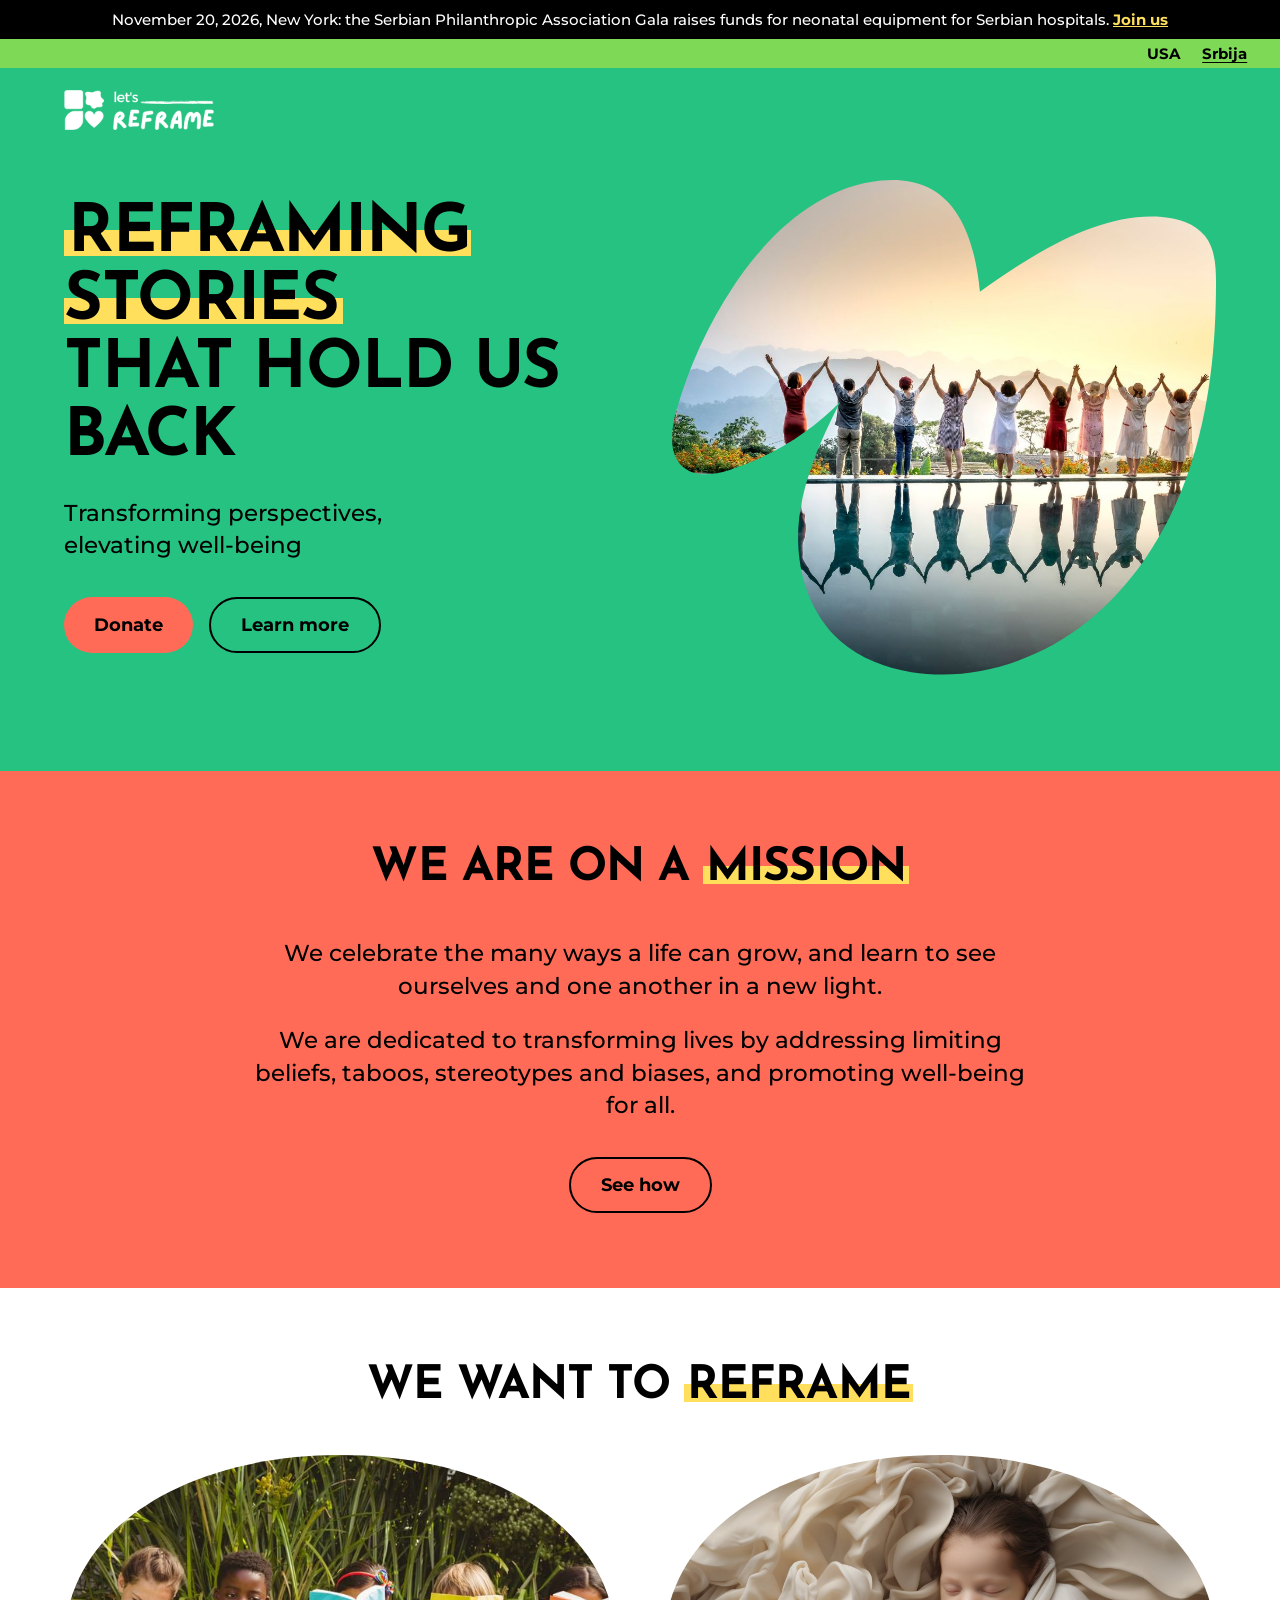
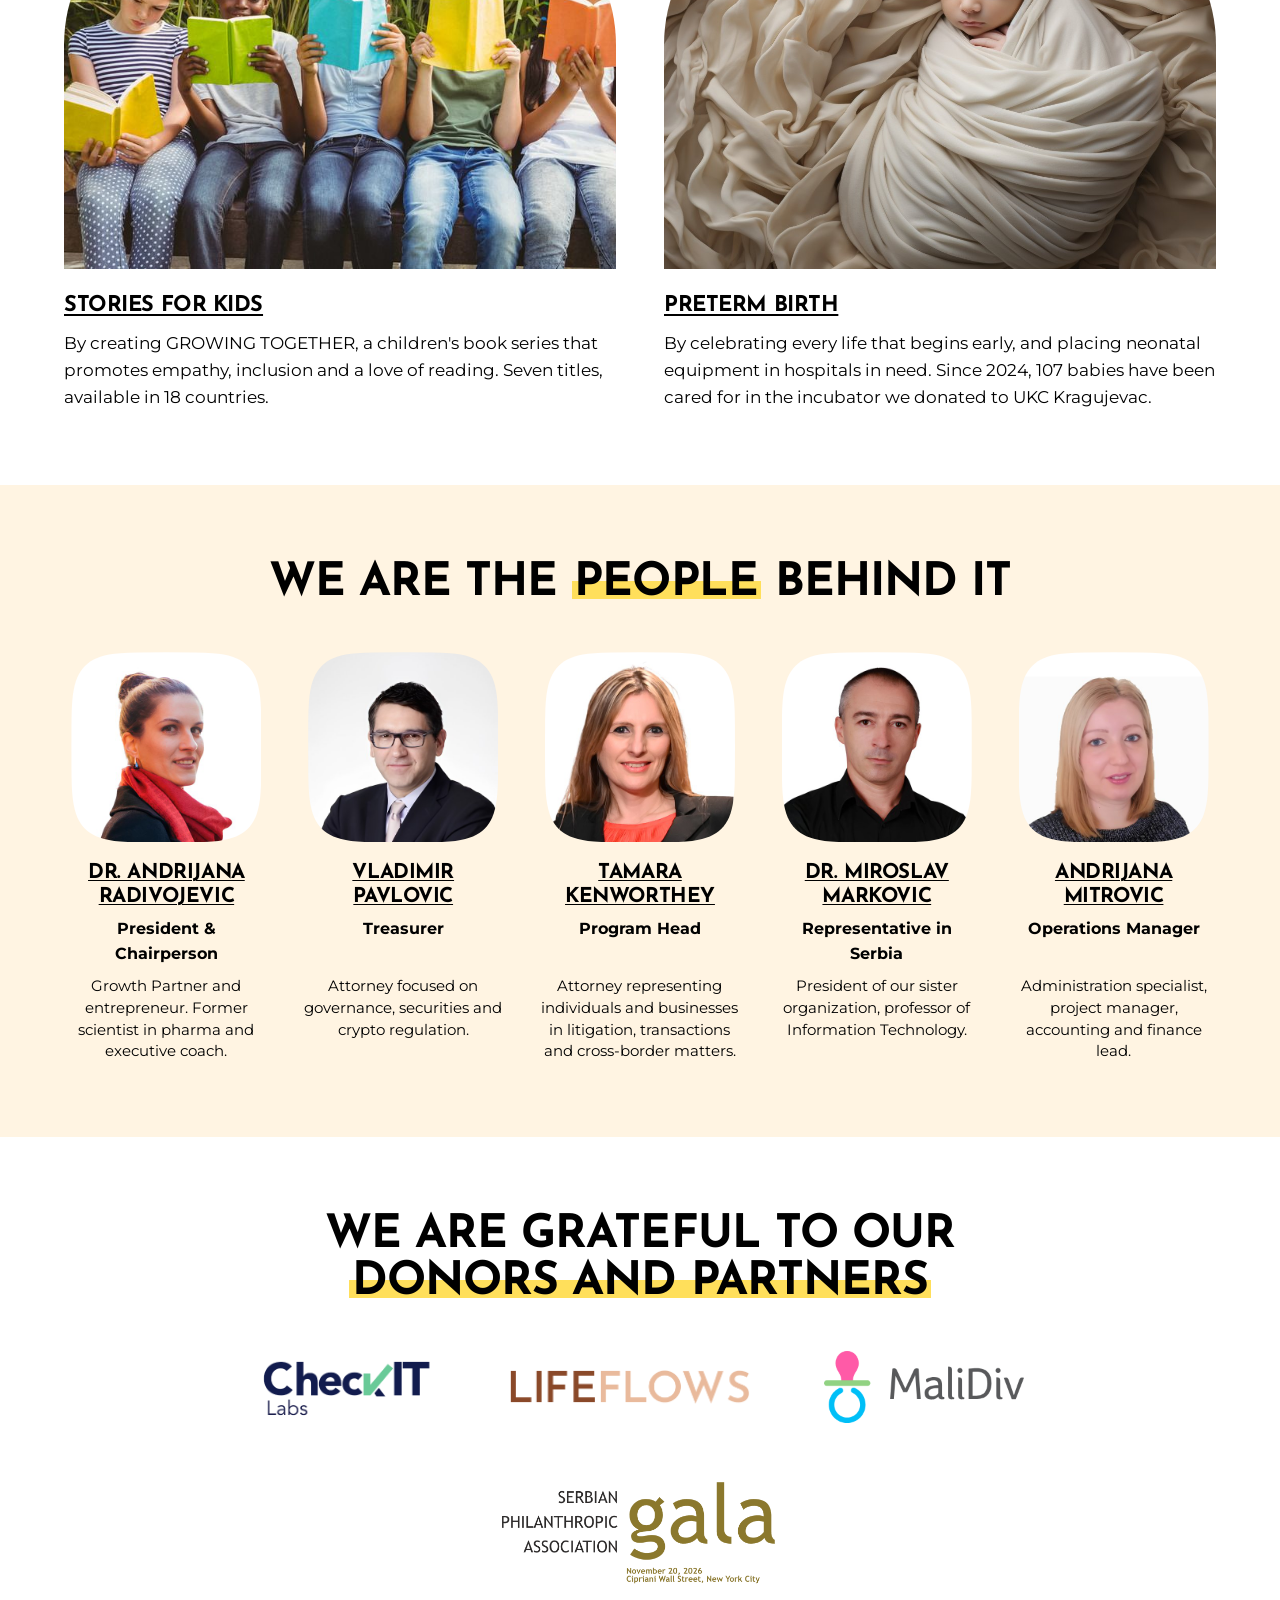
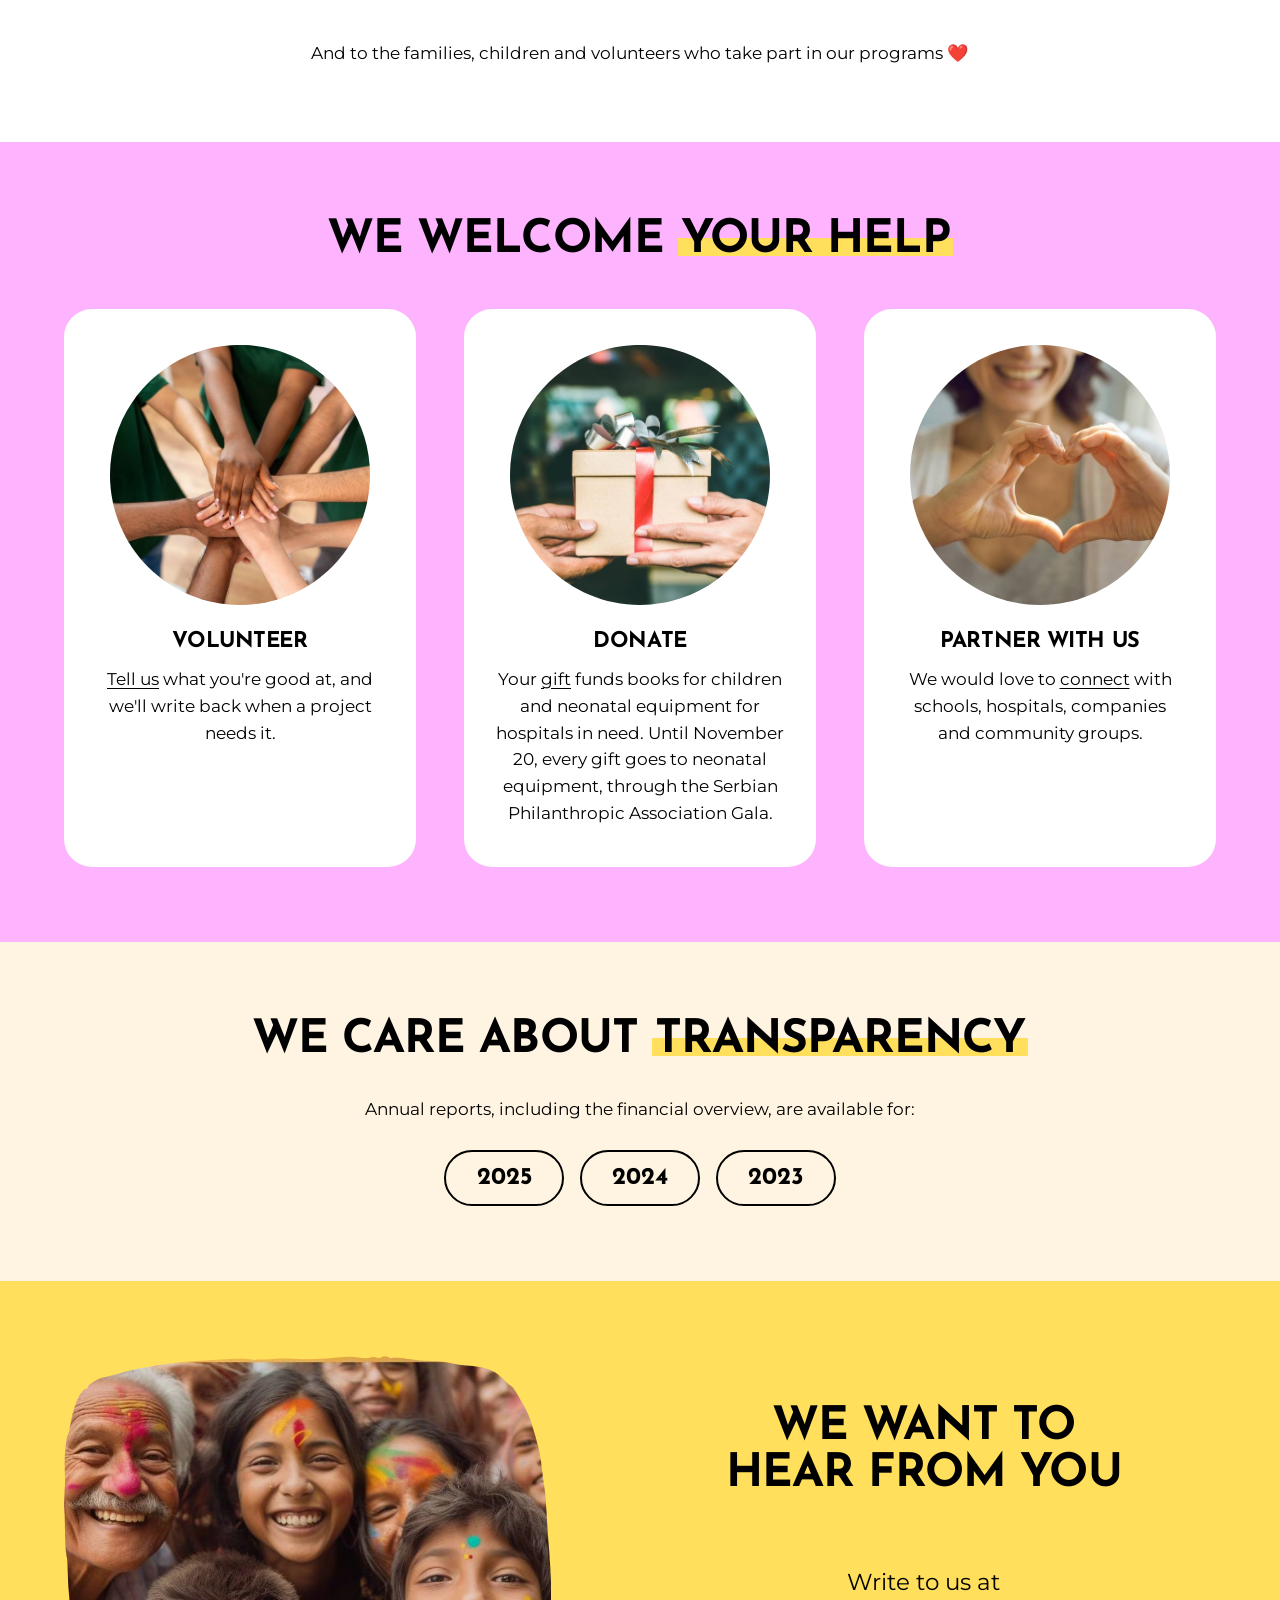
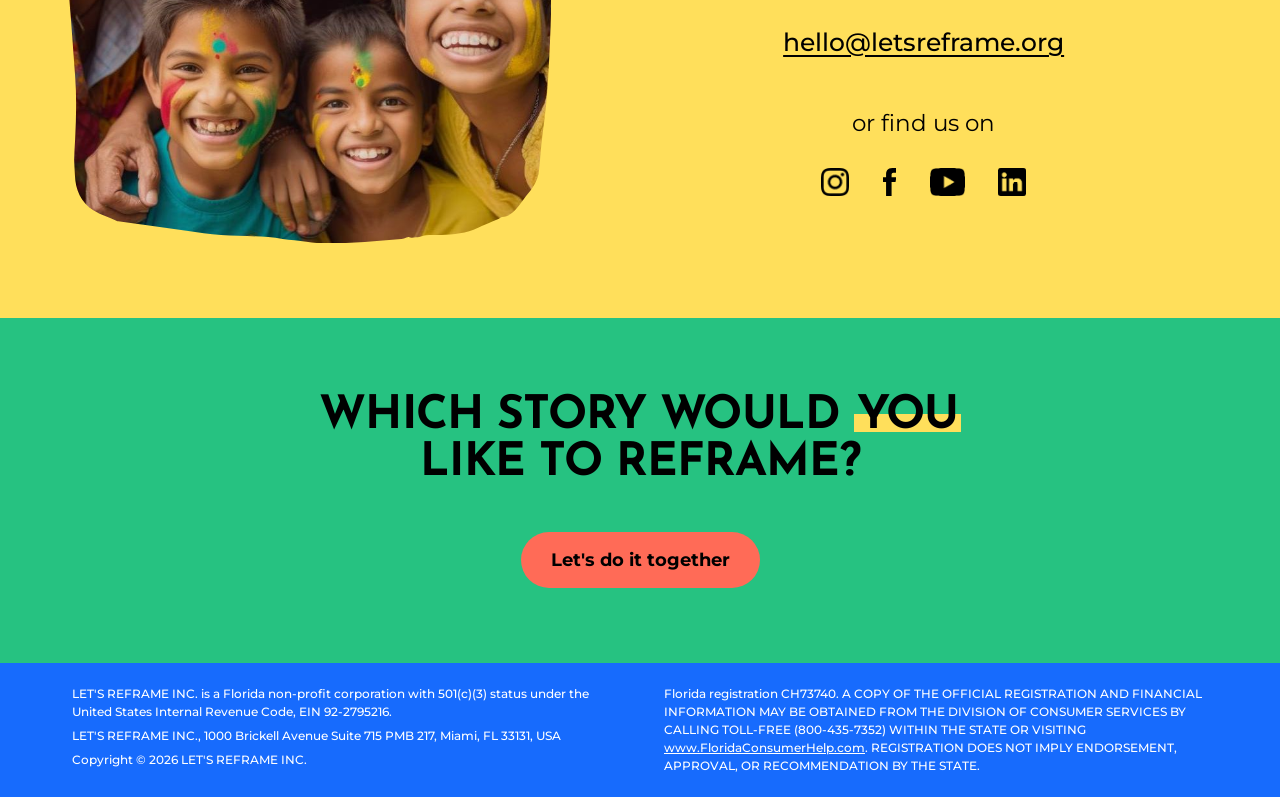
==== commit 2f146cbe: "Update index.html" ====
--- a/index.html
+++ b/index.html
@@ -75,7 +75,7 @@
 <main id="main">
 <section class="sec mission" id="mission"><div class="wrap narrow stack"><h2>We are on a <span class="y">mission</span></h2><p class="lead">We celebrate the many ways a life can grow, and learn to see ourselves and one another in a new light.</p><p class="lead">We are dedicated to transforming lives by addressing limiting beliefs, taboos, stereotypes and biases, and promoting well-being for all.</p><div class="btns" style="justify-content:center"><a class="btn b-line" href="#programs">See how</a></div></div></section>
 <section class="sec" id="programs"><div class="wrap"><h2 class="center">We want to <span class="y">reframe</span></h2><ul class="prog"><li><a class="ph fr f-arch" href="stories-for-kids/" tabindex="-1" aria-hidden="true"><img src="assets/img/books.jpg" alt="Five children sitting on a bench, each reading a brightly colored book."></a><h3><a href="stories-for-kids/">Stories for kids</a></h3><p>By creating GROWING TOGETHER, a children's book series that promotes empathy, inclusion and a love of reading. Seven titles, available in 18 countries.</p></li><li><a class="ph fr f-arch" href="preterm-birth/" tabindex="-1" aria-hidden="true"><img src="assets/img/newborn.jpg" alt="A newborn baby asleep, swaddled in a cream blanket."></a><h3><a href="preterm-birth/">Preterm birth</a></h3><p>By celebrating every life that begins early, and placing neonatal equipment in hospitals in need. Since 2024, 107 babies have been cared for in the incubator we donated to UKC Kragujevac.</p></li></ul></div></section>
-<section class="sec peoplesec"><div class="wrap"><h2 class="center">We are the <span class="y">people</span> behind it</h2><ul class="people"><li class="person"><a class="pp fr f-pp" href="https://www.linkedin.com/in/andrijanaradivojevic" tabindex="-1" aria-hidden="true" target="_blank" rel="noopener"><img src="assets/img/people/andrijana-radivojevic.jpg" alt=""></a><h3><a href="https://www.linkedin.com/in/andrijanaradivojevic" target="_blank" rel="noopener">Dr. Andrijana Radivojevic<span class="vh"> on LinkedIn</span></a></h3><p class="role">President &amp; Chairperson</p><p class="bio">Growth Partner and entrepreneur. Former scientist in pharma and executive coach.</p></li><li class="person"><a class="pp fr f-pp" href="https://www.linkedin.com/in/vlad-pavlovic" tabindex="-1" aria-hidden="true" target="_blank" rel="noopener"><img src="assets/img/people/vladimir-pavlovic.jpg" alt=""></a><h3><a href="https://www.linkedin.com/in/vlad-pavlovic" target="_blank" rel="noopener">Vladimir Pavlovic<span class="vh"> on LinkedIn</span></a></h3><p class="role">Treasurer</p><p class="bio">Senior Legal Editor focused on governance, securities and crypto regulation.</p></li><li class="person"><a class="pp fr f-pp" href="https://www.linkedin.com/in/tamarakenwortheykenwortheylaw" tabindex="-1" aria-hidden="true" target="_blank" rel="noopener"><img src="assets/img/people/tamara-kenworthey.jpg" alt=""></a><h3><a href="https://www.linkedin.com/in/tamarakenwortheykenwortheylaw" target="_blank" rel="noopener">Tamara Kenworthey<span class="vh"> on LinkedIn</span></a></h3><p class="role">Program Head</p><p class="bio">Attorney representing individuals and businesses in litigation, transactions and cross-border matters.</p></li><li class="person"><a class="pp fr f-pp" href="https://www.linkedin.com/in/dr-miroslav-markovic/" tabindex="-1" aria-hidden="true" target="_blank" rel="noopener"><img src="assets/img/people/miroslav-markovic.jpg" alt=""></a><h3><a href="https://www.linkedin.com/in/dr-miroslav-markovic/" target="_blank" rel="noopener">Dr. Miroslav Markovic<span class="vh"> on LinkedIn</span></a></h3><p class="role">Representative in Serbia</p><p class="bio">President of our sister organization, professor of Information Technology.</p></li><li class="person"><a class="pp fr f-pp" href="https://www.linkedin.com/in/andrijanamitrovic/" tabindex="-1" aria-hidden="true" target="_blank" rel="noopener"><img src="assets/img/people/andrijana-mitrovic.jpg" alt=""></a><h3><a href="https://www.linkedin.com/in/andrijanamitrovic/" target="_blank" rel="noopener">Andrijana Mitrovic<span class="vh"> on LinkedIn</span></a></h3><p class="role">Operations Manager</p><p class="bio">Administration specialist, project manager, accounting and finance lead.</p></li></ul></div></section>
+<section class="sec peoplesec"><div class="wrap"><h2 class="center">We are the <span class="y">people</span> behind it</h2><ul class="people"><li class="person"><a class="pp fr f-pp" href="https://www.linkedin.com/in/andrijanaradivojevic" tabindex="-1" aria-hidden="true" target="_blank" rel="noopener"><img src="assets/img/people/andrijana-radivojevic.jpg" alt=""></a><h3><a href="https://www.linkedin.com/in/andrijanaradivojevic" target="_blank" rel="noopener">Dr. Andrijana Radivojevic<span class="vh"> on LinkedIn</span></a></h3><p class="role">President &amp; Chairperson</p><p class="bio">Growth Partner and entrepreneur. Former scientist in pharma and executive coach.</p></li><li class="person"><a class="pp fr f-pp" href="https://www.linkedin.com/in/vlad-pavlovic" tabindex="-1" aria-hidden="true" target="_blank" rel="noopener"><img src="assets/img/people/vladimir-pavlovic.jpg" alt=""></a><h3><a href="https://www.linkedin.com/in/vlad-pavlovic" target="_blank" rel="noopener">Vladimir Pavlovic<span class="vh"> on LinkedIn</span></a></h3><p class="role">Treasurer</p><p class="bio">Attorney focused on governance, securities and crypto regulation.</p></li><li class="person"><a class="pp fr f-pp" href="https://www.linkedin.com/in/tamarakenwortheykenwortheylaw" tabindex="-1" aria-hidden="true" target="_blank" rel="noopener"><img src="assets/img/people/tamara-kenworthey.jpg" alt=""></a><h3><a href="https://www.linkedin.com/in/tamarakenwortheykenwortheylaw" target="_blank" rel="noopener">Tamara Kenworthey<span class="vh"> on LinkedIn</span></a></h3><p class="role">Program Head</p><p class="bio">Attorney representing individuals and businesses in litigation, transactions and cross-border matters.</p></li><li class="person"><a class="pp fr f-pp" href="https://www.linkedin.com/in/dr-miroslav-markovic/" tabindex="-1" aria-hidden="true" target="_blank" rel="noopener"><img src="assets/img/people/miroslav-markovic.jpg" alt=""></a><h3><a href="https://www.linkedin.com/in/dr-miroslav-markovic/" target="_blank" rel="noopener">Dr. Miroslav Markovic<span class="vh"> on LinkedIn</span></a></h3><p class="role">Representative in Serbia</p><p class="bio">President of our sister organization, professor of Information Technology.</p></li><li class="person"><a class="pp fr f-pp" href="https://www.linkedin.com/in/andrijanamitrovic/" tabindex="-1" aria-hidden="true" target="_blank" rel="noopener"><img src="assets/img/people/andrijana-mitrovic.jpg" alt=""></a><h3><a href="https://www.linkedin.com/in/andrijanamitrovic/" target="_blank" rel="noopener">Andrijana Mitrovic<span class="vh"> on LinkedIn</span></a></h3><p class="role">Operations Manager</p><p class="bio">Administration specialist, project manager, accounting and finance lead.</p></li></ul></div></section>
 <section class="sec donors"><div class="wrap"><h2>We are grateful to our<br><span class="y">donors and partners</span></h2><ul class="logos"><li><a href="https://www.checkitlabs.com/" target="_blank" rel="noopener"><img src="assets/img/donor-checkit-labs.png" alt="CheckIT Labs"></a></li><li><a href="https://lifeflows.co" target="_blank" rel="noopener"><img class="wide" src="assets/img/donor-lifeflows.png" alt="Lifeflows"></a></li><li><a href="https://www.malidiv.org/" target="_blank" rel="noopener"><img src="assets/img/partner-mali-div.png" alt="Mali Div"></a></li></ul><p class="spa"><a href="https://serbianphilanthropicassociation.org/serbian-philanthropic-gala-2026/" target="_blank" rel="noopener"><img src="assets/img/donor-SPAgala.png" alt="Serbian Philanthropic Association Gala, November 20, 2026, Cipriani Wall Street, New York City"></a></p><div class="ack"><p>And to the families, children and volunteers who take part in our programs ❤️</p></div></div></section>
 <section class="sec helpsec"><div class="wrap"><h2 class="center">We welcome <span class="y">your help</span></h2><ul class="helpgrid"><li><div class="ph fr f-b2"><img src="assets/img/volunteer.jpg" alt="People in green T-shirts stacking their hands together in a circle."></div><h3>Volunteer</h3><p><a href="mailto:hello@letsreframe.org?subject=Volunteering">Tell us</a> what you're good at, and we'll write back when a project needs it.</p></li><li><div class="ph fr f-b2"><img src="assets/img/donate.jpg" alt="Two pairs of hands passing a gift box tied with a red ribbon."></div><h3>Donate</h3><p>Your <a href="https://serbianphilanthropicassociation.org/serbian-philanthropic-gala-2026/" target="_blank" rel="noopener">gift</a> funds books for children and neonatal equipment for hospitals in need. Until November 20, every gift goes to neonatal equipment, through the Serbian Philanthropic Association Gala.</p></li><li><div class="ph fr f-b2"><img src="assets/img/partner.jpg" alt="A smiling woman making a heart shape with her hands."></div><h3>Partner with us</h3><p>We would love to <a href="mailto:hello@letsreframe.org?subject=Partnership">connect</a> with schools, hospitals, companies and community groups.</p></li></ul></div></section>
 <section class="sec rep"><div class="wrap"><h2>We care about <span class="y">transparency</span></h2><p style="margin-top:32px">Annual reports, including the financial overview, are available for:</p><div class="yrs"><a class="yr" href="assets/reports/lets-reframe-annual-report-2025.pdf">2025<span class="vh"> annual report (PDF)</span></a><a class="yr" href="assets/reports/lets-reframe-annual-report-2024.pdf">2024<span class="vh"> annual report (PDF)</span></a><a class="yr" href="assets/reports/lets-reframe-annual-report-2023.pdf">2023<span class="vh"> annual report (PDF)</span></a></div></div></section>
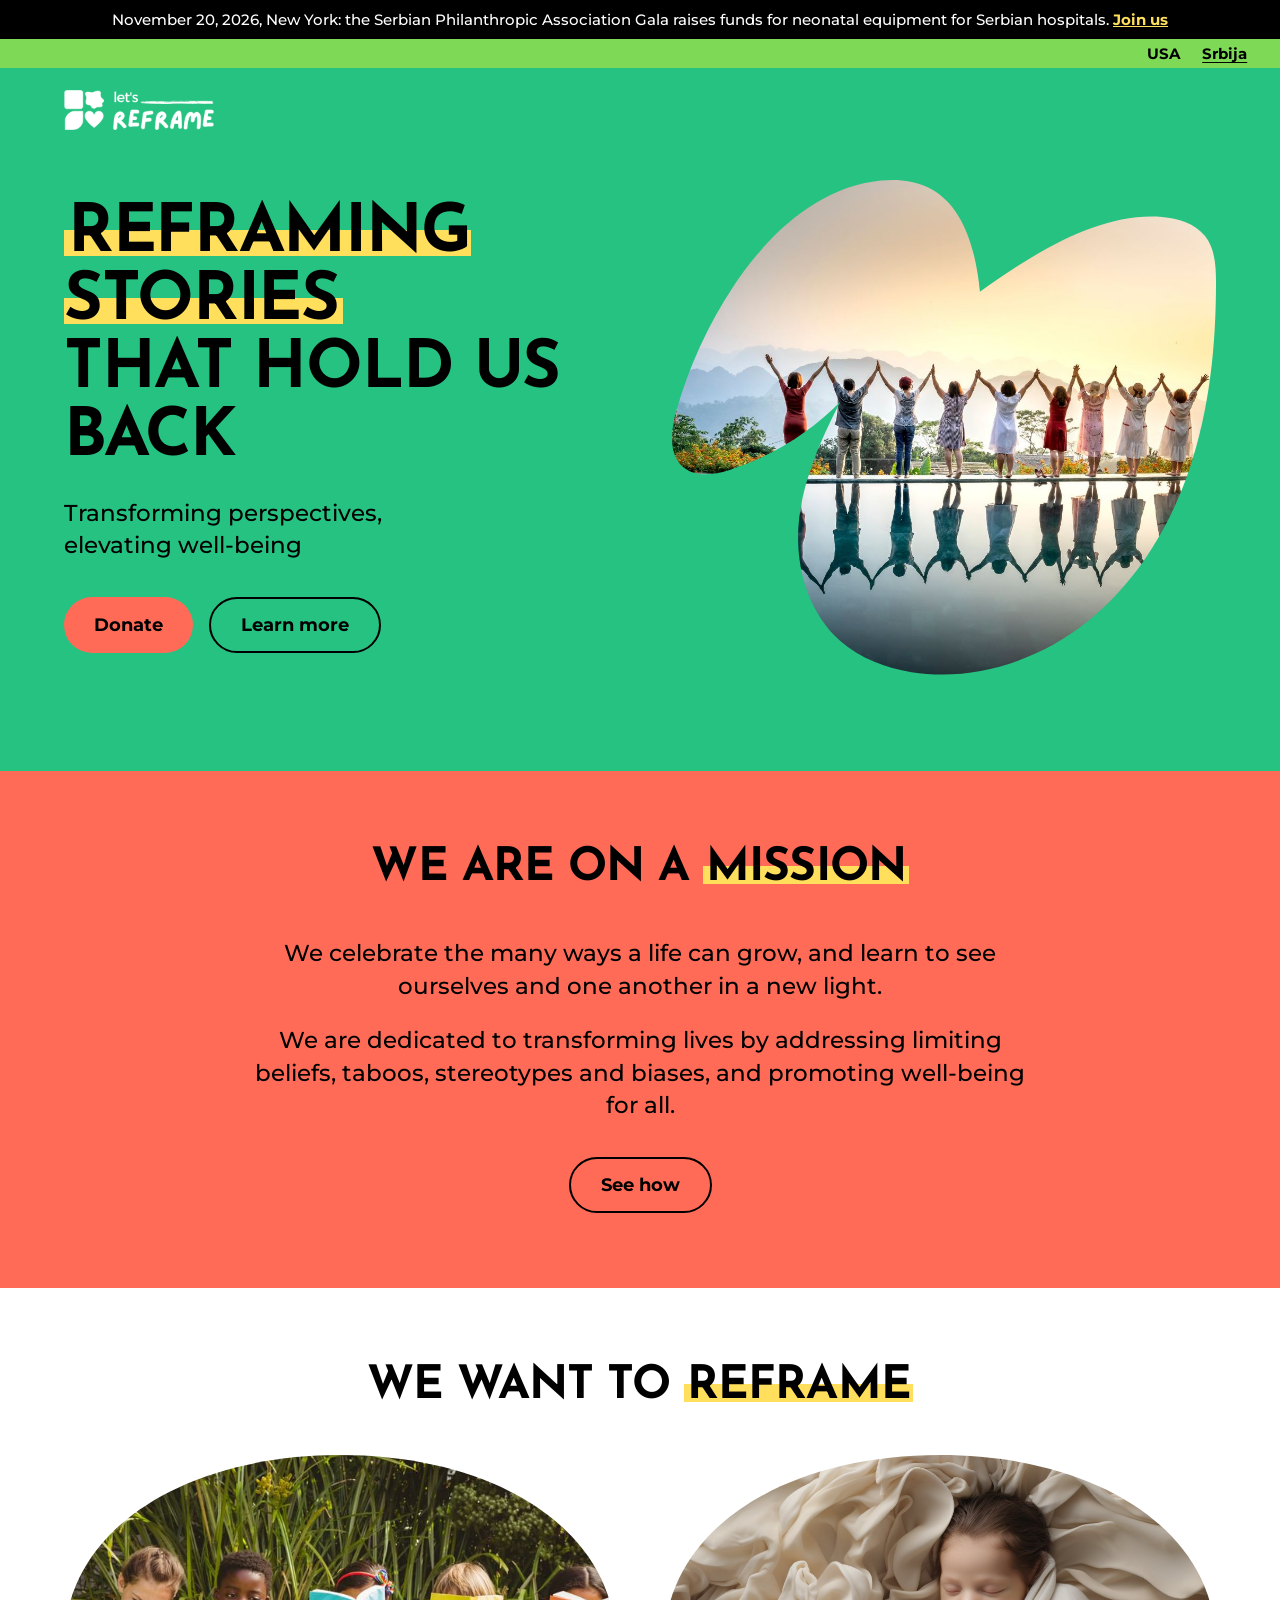
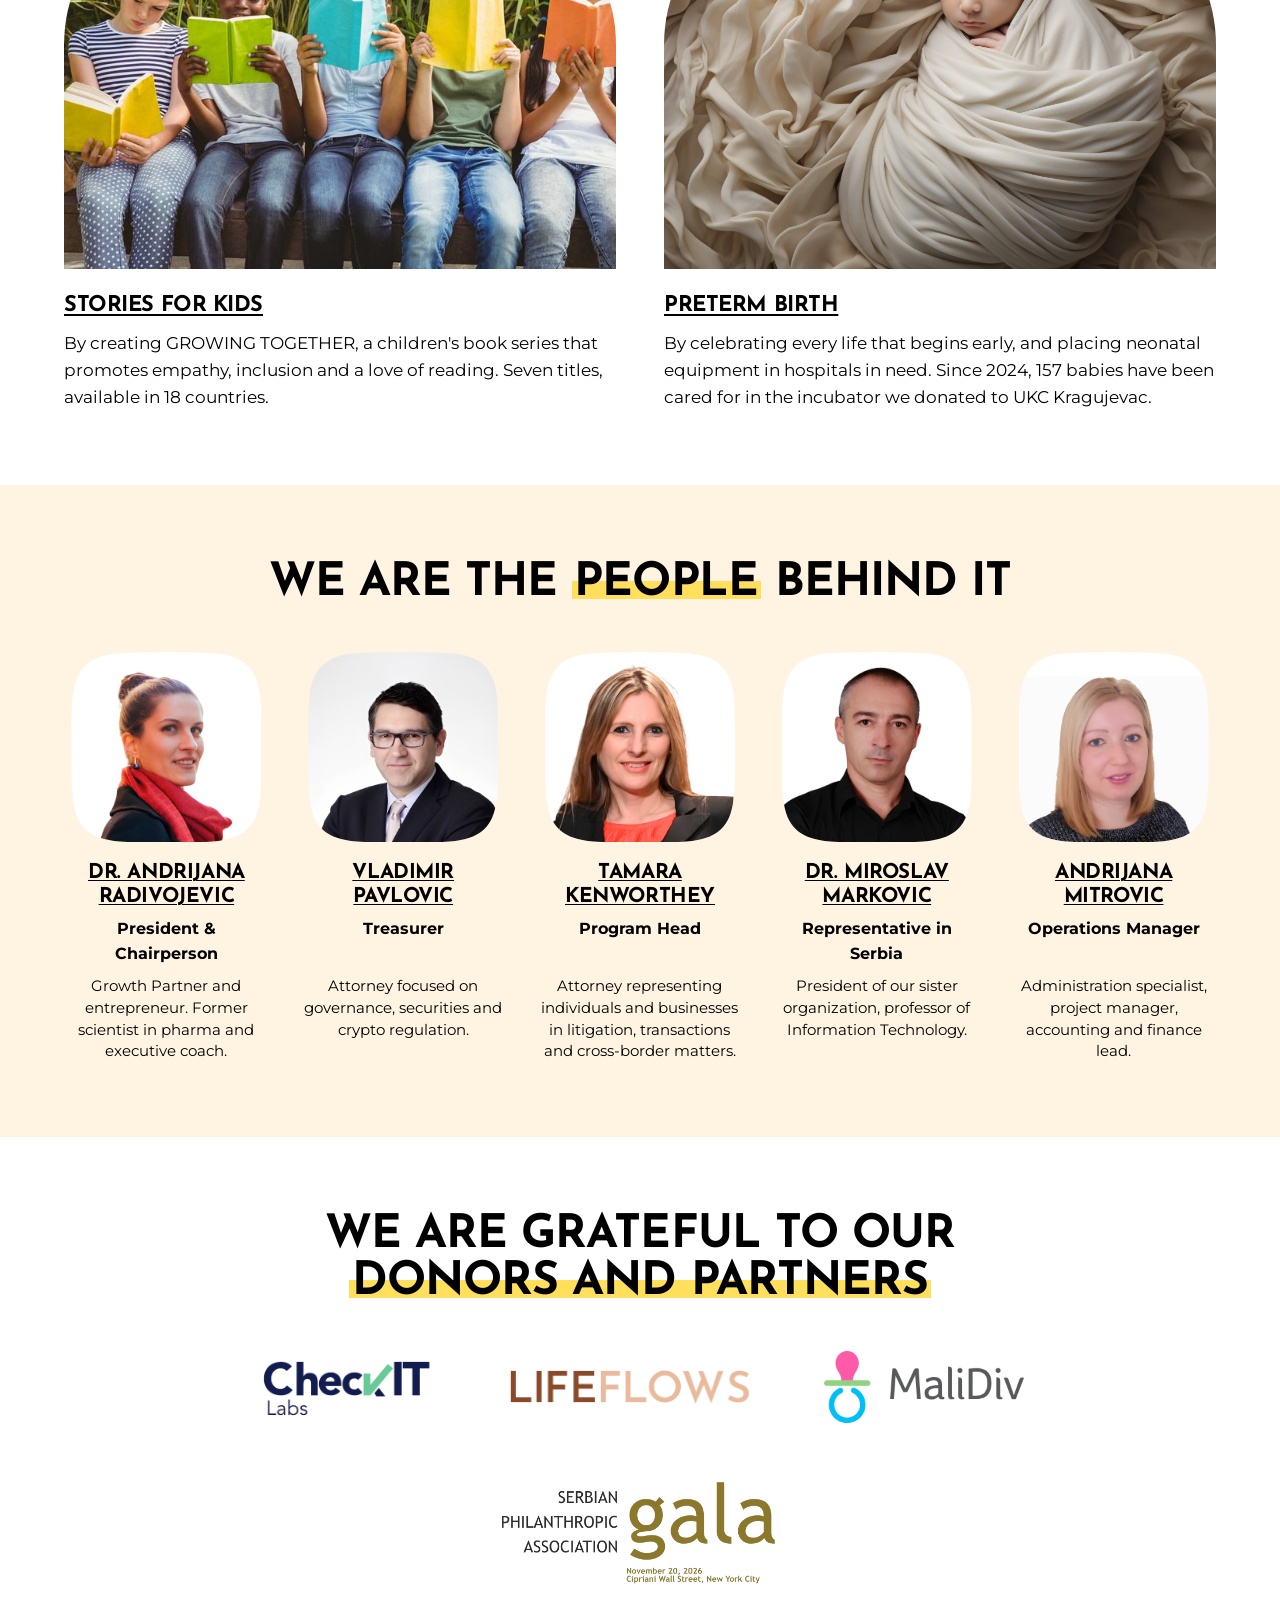
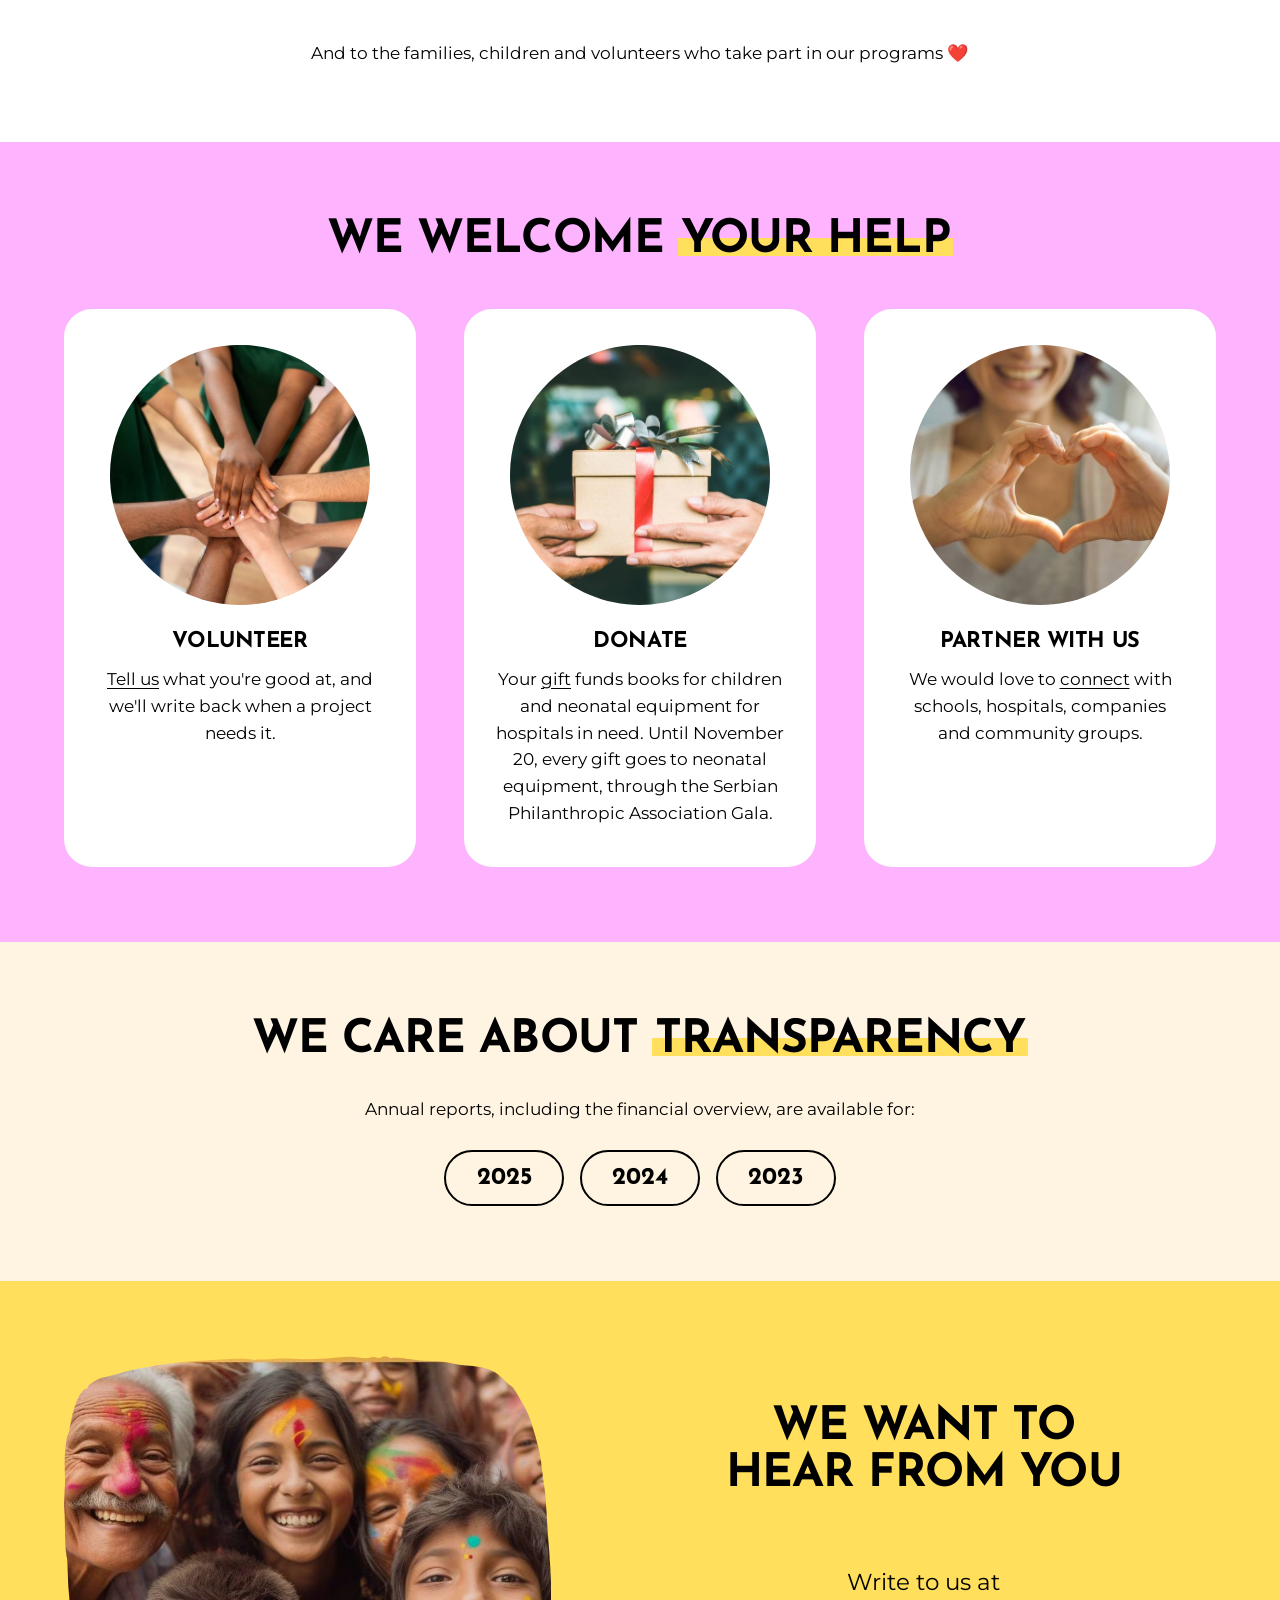
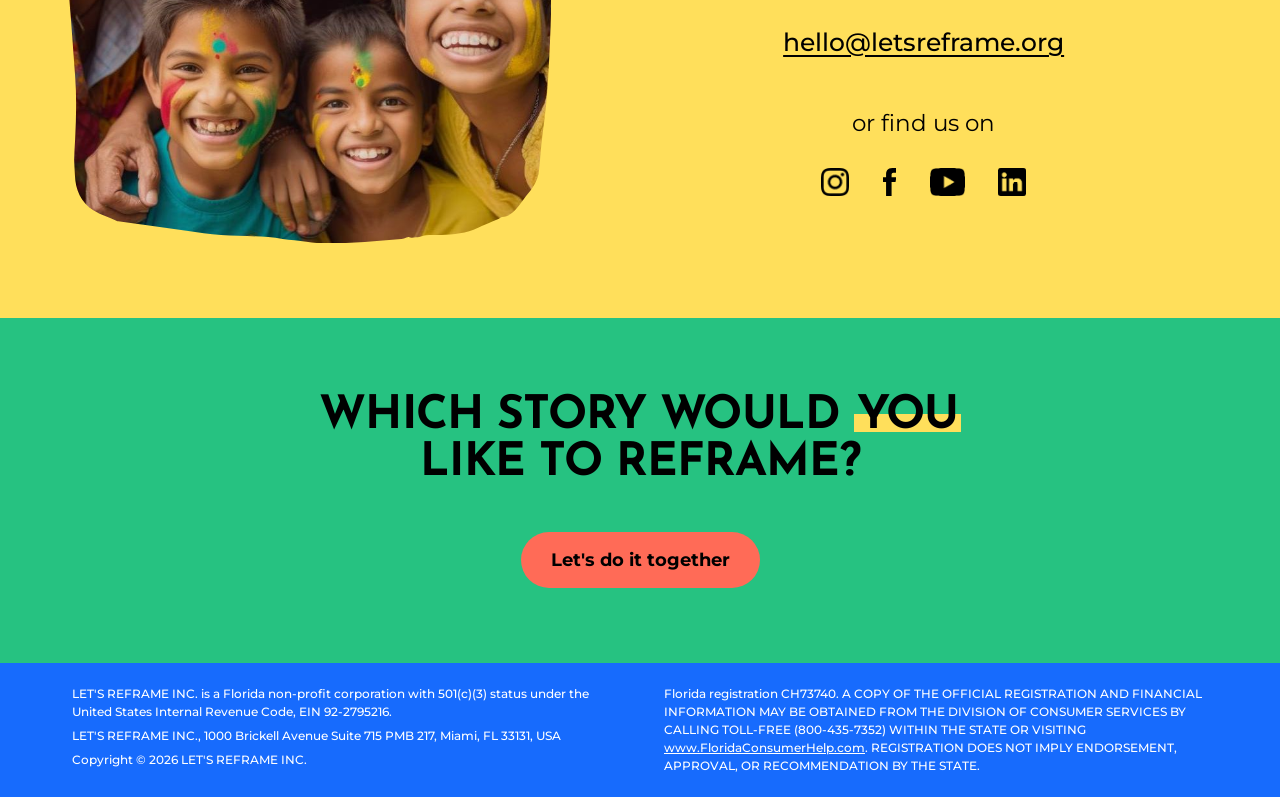
==== commit 11f99960: "MirAndrea 2026" ====
--- a/index.html
+++ b/index.html
@@ -74,13 +74,13 @@
 <div class="grid"><div><h1><span class="y">Reframing stories</span><br>that hold us back</h1><p class="lead">Transforming perspectives, <span style="white-space:nowrap">elevating well-being</span></p><div class="btns"><a class="btn b-coral" href="https://serbianphilanthropicassociation.org/serbian-philanthropic-gala-2026/" target="_blank" rel="noopener">Donate</a><a class="btn b-line" href="#mission">Learn more</a></div></div><div class="ph fr f-hero"><img src="assets/img/hero.jpg" alt="A row of people at the edge of a pool at sunset, arms raised, their reflections in the water and mountains behind."></div></div></div></header>
 <main id="main">
 <section class="sec mission" id="mission"><div class="wrap narrow stack"><h2>We are on a <span class="y">mission</span></h2><p class="lead">We celebrate the many ways a life can grow, and learn to see ourselves and one another in a new light.</p><p class="lead">We are dedicated to transforming lives by addressing limiting beliefs, taboos, stereotypes and biases, and promoting well-being for all.</p><div class="btns" style="justify-content:center"><a class="btn b-line" href="#programs">See how</a></div></div></section>
-<section class="sec" id="programs"><div class="wrap"><h2 class="center">We want to <span class="y">reframe</span></h2><ul class="prog"><li><a class="ph fr f-arch" href="stories-for-kids/" tabindex="-1" aria-hidden="true"><img src="assets/img/books.jpg" alt="Five children sitting on a bench, each reading a brightly colored book."></a><h3><a href="stories-for-kids/">Stories for kids</a></h3><p>By creating GROWING TOGETHER, a children's book series that promotes empathy, inclusion and a love of reading. Seven titles, available in 18 countries.</p></li><li><a class="ph fr f-arch" href="preterm-birth/" tabindex="-1" aria-hidden="true"><img src="assets/img/newborn.jpg" alt="A newborn baby asleep, swaddled in a cream blanket."></a><h3><a href="preterm-birth/">Preterm birth</a></h3><p>By celebrating every life that begins early, and placing neonatal equipment in hospitals in need. Since 2024, 107 babies have been cared for in the incubator we donated to UKC Kragujevac.</p></li></ul></div></section>
+<section class="sec" id="programs"><div class="wrap"><h2 class="center">We want to <span class="y">reframe</span></h2><ul class="prog"><li><a class="ph fr f-arch" href="stories-for-kids/" tabindex="-1" aria-hidden="true"><img src="assets/img/books.jpg" alt="Five children sitting on a bench, each reading a brightly colored book."></a><h3><a href="stories-for-kids/">Stories for kids</a></h3><p>By creating GROWING TOGETHER, a children's book series that promotes empathy, inclusion and a love of reading. Seven titles, available in 18 countries.</p></li><li><a class="ph fr f-arch" href="preterm-birth/" tabindex="-1" aria-hidden="true"><img src="assets/img/newborn.jpg" alt="A newborn baby asleep, swaddled in a cream blanket."></a><h3><a href="preterm-birth/">Preterm birth</a></h3><p>By celebrating every life that begins early, and placing neonatal equipment in hospitals in need. Since 2024, 157 babies have been cared for in the incubator we donated to UKC Kragujevac.</p></li></ul></div></section>
 <section class="sec peoplesec"><div class="wrap"><h2 class="center">We are the <span class="y">people</span> behind it</h2><ul class="people"><li class="person"><a class="pp fr f-pp" href="https://www.linkedin.com/in/andrijanaradivojevic" tabindex="-1" aria-hidden="true" target="_blank" rel="noopener"><img src="assets/img/people/andrijana-radivojevic.jpg" alt=""></a><h3><a href="https://www.linkedin.com/in/andrijanaradivojevic" target="_blank" rel="noopener">Dr. Andrijana Radivojevic<span class="vh"> on LinkedIn</span></a></h3><p class="role">President &amp; Chairperson</p><p class="bio">Growth Partner and entrepreneur. Former scientist in pharma and executive coach.</p></li><li class="person"><a class="pp fr f-pp" href="https://www.linkedin.com/in/vlad-pavlovic" tabindex="-1" aria-hidden="true" target="_blank" rel="noopener"><img src="assets/img/people/vladimir-pavlovic.jpg" alt=""></a><h3><a href="https://www.linkedin.com/in/vlad-pavlovic" target="_blank" rel="noopener">Vladimir Pavlovic<span class="vh"> on LinkedIn</span></a></h3><p class="role">Treasurer</p><p class="bio">Attorney focused on governance, securities and crypto regulation.</p></li><li class="person"><a class="pp fr f-pp" href="https://www.linkedin.com/in/tamarakenwortheykenwortheylaw" tabindex="-1" aria-hidden="true" target="_blank" rel="noopener"><img src="assets/img/people/tamara-kenworthey.jpg" alt=""></a><h3><a href="https://www.linkedin.com/in/tamarakenwortheykenwortheylaw" target="_blank" rel="noopener">Tamara Kenworthey<span class="vh"> on LinkedIn</span></a></h3><p class="role">Program Head</p><p class="bio">Attorney representing individuals and businesses in litigation, transactions and cross-border matters.</p></li><li class="person"><a class="pp fr f-pp" href="https://www.linkedin.com/in/dr-miroslav-markovic/" tabindex="-1" aria-hidden="true" target="_blank" rel="noopener"><img src="assets/img/people/miroslav-markovic.jpg" alt=""></a><h3><a href="https://www.linkedin.com/in/dr-miroslav-markovic/" target="_blank" rel="noopener">Dr. Miroslav Markovic<span class="vh"> on LinkedIn</span></a></h3><p class="role">Representative in Serbia</p><p class="bio">President of our sister organization, professor of Information Technology.</p></li><li class="person"><a class="pp fr f-pp" href="https://www.linkedin.com/in/andrijanamitrovic/" tabindex="-1" aria-hidden="true" target="_blank" rel="noopener"><img src="assets/img/people/andrijana-mitrovic.jpg" alt=""></a><h3><a href="https://www.linkedin.com/in/andrijanamitrovic/" target="_blank" rel="noopener">Andrijana Mitrovic<span class="vh"> on LinkedIn</span></a></h3><p class="role">Operations Manager</p><p class="bio">Administration specialist, project manager, accounting and finance lead.</p></li></ul></div></section>
 <section class="sec donors"><div class="wrap"><h2>We are grateful to our<br><span class="y">donors and partners</span></h2><ul class="logos"><li><a href="https://www.checkitlabs.com/" target="_blank" rel="noopener"><img src="assets/img/donor-checkit-labs.png" alt="CheckIT Labs"></a></li><li><a href="https://lifeflows.co" target="_blank" rel="noopener"><img class="wide" src="assets/img/donor-lifeflows.png" alt="Lifeflows"></a></li><li><a href="https://www.malidiv.org/" target="_blank" rel="noopener"><img src="assets/img/partner-mali-div.png" alt="Mali Div"></a></li></ul><p class="spa"><a href="https://serbianphilanthropicassociation.org/serbian-philanthropic-gala-2026/" target="_blank" rel="noopener"><img src="assets/img/donor-SPAgala.png" alt="Serbian Philanthropic Association Gala, November 20, 2026, Cipriani Wall Street, New York City"></a></p><div class="ack"><p>And to the families, children and volunteers who take part in our programs ❤️</p></div></div></section>
-<section class="sec helpsec"><div class="wrap"><h2 class="center">We welcome <span class="y">your help</span></h2><ul class="helpgrid"><li><div class="ph fr f-b2"><img src="assets/img/volunteer.jpg" alt="People in green T-shirts stacking their hands together in a circle."></div><h3>Volunteer</h3><p><a href="mailto:hello@letsreframe.org?subject=Volunteering">Tell us</a> what you're good at, and we'll write back when a project needs it.</p></li><li><div class="ph fr f-b2"><img src="assets/img/donate.jpg" alt="Two pairs of hands passing a gift box tied with a red ribbon."></div><h3>Donate</h3><p>Your <a href="https://serbianphilanthropicassociation.org/serbian-philanthropic-gala-2026/" target="_blank" rel="noopener">gift</a> funds books for children and neonatal equipment for hospitals in need. Until November 20, every gift goes to neonatal equipment, through the Serbian Philanthropic Association Gala.</p></li><li><div class="ph fr f-b2"><img src="assets/img/partner.jpg" alt="A smiling woman making a heart shape with her hands."></div><h3>Partner with us</h3><p>We would love to <a href="mailto:hello@letsreframe.org?subject=Partnership">connect</a> with schools, hospitals, companies and community groups.</p></li></ul></div></section>
+<section class="sec helpsec"><div class="wrap"><h2 class="center">We welcome <span class="y">your help</span></h2><ul class="helpgrid"><li><div class="ph fr f-b2"><img src="assets/img/volunteer.jpg" alt="People in green T-shirts stacking their hands together in a circle."></div><h3>Volunteer</h3><p><a href="#contact">Tell us</a> what you're good at, and we'll write back when a project needs it.</p></li><li><div class="ph fr f-b2"><img src="assets/img/donate.jpg" alt="Two pairs of hands passing a gift box tied with a red ribbon."></div><h3>Donate</h3><p>Your <a href="https://serbianphilanthropicassociation.org/serbian-philanthropic-gala-2026/" target="_blank" rel="noopener">gift</a> funds books for children and neonatal equipment for hospitals in need. Until November 20, every gift goes to neonatal equipment, through the Serbian Philanthropic Association Gala.</p></li><li><div class="ph fr f-b2"><img src="assets/img/partner.jpg" alt="A smiling woman making a heart shape with her hands."></div><h3>Partner with us</h3><p>We would love to <a href="#contact">connect</a> with schools, hospitals, companies and community groups.</p></li></ul></div></section>
 <section class="sec rep"><div class="wrap"><h2>We care about <span class="y">transparency</span></h2><p style="margin-top:32px">Annual reports, including the financial overview, are available for:</p><div class="yrs"><a class="yr" href="assets/reports/lets-reframe-annual-report-2025.pdf">2025<span class="vh"> annual report (PDF)</span></a><a class="yr" href="assets/reports/lets-reframe-annual-report-2024.pdf">2024<span class="vh"> annual report (PDF)</span></a><a class="yr" href="assets/reports/lets-reframe-annual-report-2023.pdf">2023<span class="vh"> annual report (PDF)</span></a></div></div></section>
-<section class="sec contact"><div class="wrap two"><div class="ph fr f-b5"><img src="assets/img/contact.jpg" alt="Laughing children and an older man with colored paint on their faces."></div><div class="cstack"><h2>We want to<br><span class="y">hear from you</span></h2><p class="k">Write to us at</p><p class="email"><a href="mailto:hello@letsreframe.org">hello@letsreframe.org</a></p><p class="k k2">or find us on</p><ul class="soc"><li><a href="https://www.instagram.com/letsreframeorg" target="_blank" rel="noopener"><img src="assets/img/deco/icon1.png" alt="Instagram"></a></li><li><a href="https://www.facebook.com/letsreframeorg" target="_blank" rel="noopener"><svg viewBox="-129.4 -217.3 225.4 475.6" aria-hidden="true"><path d="M44.063-138.877h51.984v-78.417h-66.45v0.289C-57.7-213.843-75.617-164.849-77.204-113.232h-0.163v54.444 h-51.993v78.465h51.993V258.32h93.326V19.677h66.883l13.206-78.465H15.959v-48.696C15.959-124.805,27.512-138.877,44.063-138.877z"/></svg><span class="vh">Facebook</span></a></li><li><a href="https://www.youtube.com/@letsreframe" target="_blank" rel="noopener"><img src="assets/img/deco/icon3.png" alt="YouTube"></a></li><li><a href="https://www.linkedin.com/company/letsreframe/" target="_blank" rel="noopener"><img src="assets/img/deco/icon2.png" alt="LinkedIn"></a></li></ul></div></div></section>
-<section class="sec closing"><div class="wrap stack"><h2>Which story would <span class="y">you</span><br>like to reframe?</h2><div class="btns"><a class="btn" href="mailto:hello@letsreframe.org">Let's do it together</a></div></div></section>
+<section class="sec contact" id="contact"><div class="wrap two"><div class="ph fr f-b5"><img src="assets/img/contact.jpg" alt="Laughing children and an older man with colored paint on their faces."></div><div class="cstack"><h2>We want to<br><span class="y">hear from you</span></h2><p class="k">Write to us at</p><p class="email"><a href="mailto:hello@letsreframe.org">hello@letsreframe.org</a></p><p class="k k2">or find us on</p><ul class="soc"><li><a href="https://www.instagram.com/letsreframeorg" target="_blank" rel="noopener"><img src="assets/img/deco/icon1.png" alt="Instagram"></a></li><li><a href="https://www.facebook.com/letsreframeorg" target="_blank" rel="noopener"><svg viewBox="-129.4 -217.3 225.4 475.6" aria-hidden="true"><path d="M44.063-138.877h51.984v-78.417h-66.45v0.289C-57.7-213.843-75.617-164.849-77.204-113.232h-0.163v54.444 h-51.993v78.465h51.993V258.32h93.326V19.677h66.883l13.206-78.465H15.959v-48.696C15.959-124.805,27.512-138.877,44.063-138.877z"/></svg><span class="vh">Facebook</span></a></li><li><a href="https://www.youtube.com/@letsreframe" target="_blank" rel="noopener"><img src="assets/img/deco/icon3.png" alt="YouTube"></a></li><li><a href="https://www.linkedin.com/company/letsreframe/" target="_blank" rel="noopener"><img src="assets/img/deco/icon2.png" alt="LinkedIn"></a></li></ul></div></div></section>
+<section class="sec closing"><div class="wrap stack"><h2>Which story would <span class="y">you</span><br>like to reframe?</h2><div class="btns"><a class="btn" href="#contact">Let's do it together</a></div></div></section>
 </main>
 <footer class="site-footer">
   <div class="fcol">
